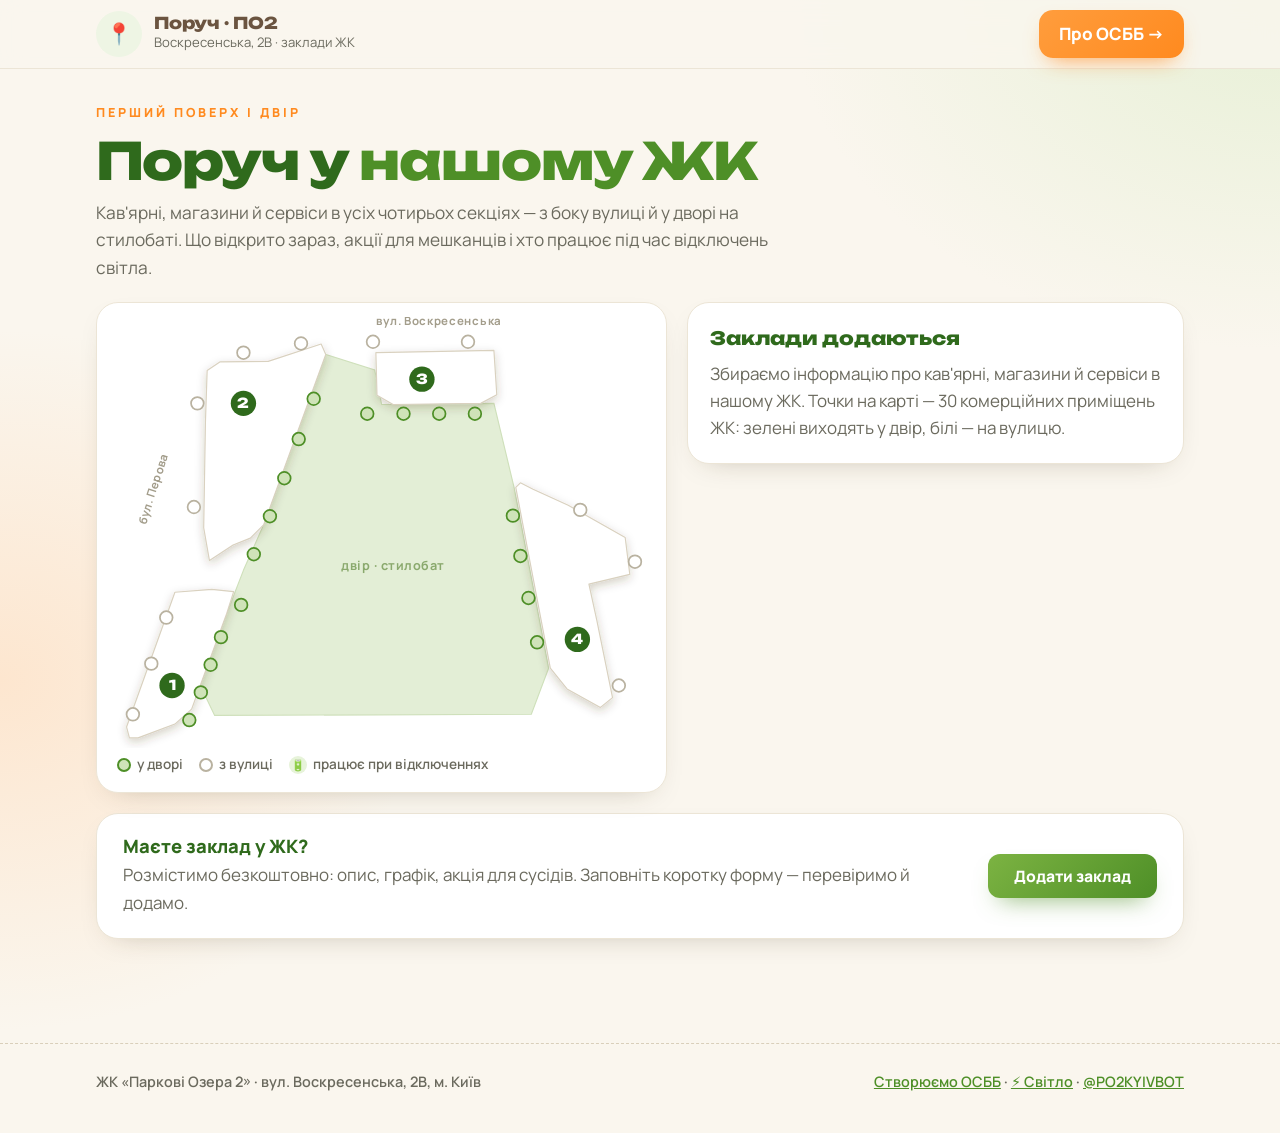
==== poruch/index.html @ f458cbad "«Поруч»: плитка з ініціалами закладу замість емодзі (поки немає логотипа) Co-Authored-By: Claude Opu" ====
<!doctype html>
<html lang="uk">
<head>
  <meta charset="utf-8">
  <meta name="viewport" content="width=device-width, initial-scale=1">
  <title>Поруч — Паркові Озера 2</title>
  <meta name="description" content="Кав'ярні, магазини й сервіси на першому поверсі та у дворі ЖК «Паркові Озера 2»: години роботи, акції для мешканців, хто працює під час відключень світла.">
  <meta property="og:title" content="Поруч у «Паркових Озерах 2»">
  <meta property="og:description" content="Заклади нашого ЖК: що відкрито зараз, акції для мешканців і хто працює під час відключень світла.">
  <meta property="og:url" content="https://po2.kyiv.ua/poruch/">
  <meta property="og:type" content="website">
  <meta property="og:site_name" content="ОСББ «Паркові Озера 2»">
  <meta property="og:locale" content="uk_UA">
  <meta property="og:image" content="https://po2.kyiv.ua/img/og-poruch.png">
  <meta property="og:image:width" content="1200">
  <meta property="og:image:height" content="630">
  <meta property="og:image:alt" content="Карта ЖК «Паркові Озера 2» із закладами: що відкрито, акції, хто працює під час відключень світла">
  <meta name="twitter:card" content="summary_large_image">
  <link rel="canonical" href="https://po2.kyiv.ua/poruch/">
  <meta name="theme-color" content="#3d7a22">
  <link rel="icon" href="data:image/svg+xml,%3Csvg xmlns='http://www.w3.org/2000/svg' viewBox='0 0 32 32'%3E%3Ccircle cx='16' cy='16' r='16' fill='%234e8f27'/%3E%3Cpath d='M16 6a7 7 0 0 0-7 7c0 5 7 13 7 13s7-8 7-13a7 7 0 0 0-7-7zm0 9.5a2.5 2.5 0 1 1 0-5 2.5 2.5 0 0 1 0 5z' fill='%23fff'/%3E%3C/svg%3E">
  <link rel="preconnect" href="https://fonts.googleapis.com">
  <link href="https://fonts.googleapis.com/css2?family=Manrope:wght@400;500;600;700;800&family=Unbounded:wght@700;800&display=swap" rel="stylesheet">
  <link rel="stylesheet" href="../styles.css?v=20261128b">
  <link rel="stylesheet" href="poruch.css?v=20261128g">
</head>
<body>
  <header class="topbar">
    <div class="wrap topbar__in">
      <a class="brand" href="../">
        <span class="brand__logo pr-logo" aria-hidden="true">📍</span>
        <span><b>Поруч · ПО2</b><small>Воскресенська, 2В · заклади ЖК</small></span>
      </a>
      <a class="pill pill--orange" href="../">Про ОСББ →</a>
    </div>
  </header>

  <main class="wrap pr">
    <section class="pr-hero">
      <p class="eyebrow">Перший поверх і двір</p>
      <h1>Поруч у <span class="hl">нашому ЖК</span></h1>
      <p class="pr-lead">Кав'ярні, магазини й сервіси в усіх чотирьох секціях — з боку вулиці й у дворі на стилобаті. Що відкрито зараз, акції для мешканців і хто працює під час відключень світла.</p>
    </section>

    <div class="pr-power" id="power" hidden></div>

    <section class="pr-deals" id="deals" hidden>
      <h2>Для мешканців ПО2</h2>
      <div class="pr-deals__row" id="deals-row"></div>
    </section>

    <div class="pr-chips" id="chips" role="toolbar" aria-label="Фільтри"></div>

    <section class="pr-grid">
      <div class="card pr-map">
        <svg id="map" viewBox="70 0 940 750" role="img" aria-label="Схема ЖК: чотири секції, двір на стилобаті й заклади на першому поверсі"></svg>
        <div class="pr-map__legend"><span><i class="dot dot--yard"></i>у дворі</span><span><i class="dot dot--street"></i>з вулиці</span><span><i class="dot dot--bolt">🔋</i>працює при відключеннях</span></div>
      </div>
      <div class="pr-list" id="list"></div>
    </section>

    <section class="card pr-cta">
      <div>
        <h3>Маєте заклад у ЖК?</h3>
        <p>Розмістимо безкоштовно: опис, графік, акція для сусідів. Заповніть коротку форму — перевіримо й додамо.</p>
      </div>
      <button class="btn btn--green btn--sm" type="button" id="add-open">Додати заклад</button>
    </section>

    <dialog class="pr-dlg" id="add" aria-labelledby="add-title">
      <form id="add-form" novalidate>
        <header class="pr-dlg__head">
          <div><h3 id="add-title">Додати заклад</h3><p>Безкоштовно · з'явиться на сторінці й карті після перевірки</p></div>
          <button type="button" class="pr-dlg__x" id="add-close" aria-label="Закрити">✕</button>
        </header>
        <div class="pr-dlg__body">
          <section class="pr-fs">
            <h4>Про заклад</h4>
            <label class="pr-f">Назва *<input name="name" maxlength="80" required placeholder="напр., Кав'ярня «Ранок»"></label>
            <div class="pr-f2">
              <label class="pr-f">Категорія<select name="cat"><option>Кава</option><option>Їжа</option><option>Продукти</option><option>Краса</option><option>Здоровʼя</option><option>Діти</option><option>Спорт</option><option>Послуги</option><option>Тварини</option><option>Інше</option></select></label>
              <label class="pr-f">Години роботи<input name="hours" maxlength="120" placeholder="Пн-Пт 8:00-21:00; Сб-Нд 9:00-20:00"></label>
            </div>
            <label class="pr-f">Що пропонуєте *<input name="about" maxlength="200" required placeholder="напр., кава, випічка, сніданки"></label>
          </section>

          <section class="pr-fs">
            <h4>Де знайти</h4>
            <label class="pr-f">Приміщення<select name="unit" id="add-unit"></select></label>
            <div class="pr-f2" id="add-where" hidden>
              <label class="pr-f">Секція<select name="sec"><option value="">—</option><option>1</option><option>2</option><option>3</option><option>4</option></select></label>
              <label class="pr-f">Вхід<select name="side"><option value="Вулиця">з вулиці</option><option value="Двір">з двору</option></select></label>
            </div>
          </section>

          <section class="pr-fs">
            <h4>Контакти для клієнтів</h4>
            <div class="pr-f2">
              <label class="pr-f">Телефон<input name="phone" type="tel" inputmode="tel" maxlength="40" placeholder="+380"></label>
              <label class="pr-f">Instagram<input name="ig" maxlength="80" placeholder="@nickname"></label>
            </div>
            <label class="pr-f">Сайт<input name="site" maxlength="120" inputmode="url" placeholder="необов'язково"></label>
          </section>

          <section class="pr-fs">
            <h4>Для мешканців ПО2</h4>
            <label class="pr-toggle"><input type="checkbox" name="noPower"><span class="pr-toggle__ui" aria-hidden="true"></span>
              <span><b>🔋 Працюємо під час відключень світла</b><small>є генератор, EcoFlow чи інше резервне живлення — підкажемо сусідам</small></span></label>
            <div class="pr-f2 pr-f2--deal">
              <label class="pr-f">Акція<input name="deal" maxlength="120" placeholder="напр., −10% для мешканців ПО2"></label>
              <label class="pr-f">Діє до<input name="dealTill" type="date"></label>
            </div>
          </section>

          <section class="pr-fs pr-fs--private">
            <h4>🔒 Для зв'язку з вами <small>не публікується</small></h4>
            <div class="pr-f2">
              <label class="pr-f">Контакт *<input name="contact" maxlength="80" required placeholder="телефон або @telegram"></label>
              <label class="pr-f">Ваше ім'я<input name="who" maxlength="60" autocomplete="name"></label>
            </div>
          </section>
          <input class="pr-hp" name="website" tabindex="-1" autocomplete="off" aria-hidden="true">
        </div>
        <footer class="pr-dlg__foot">
          <p class="pr-dlg__msg" id="add-msg" role="status"></p>
          <button class="btn btn--green" type="submit" id="add-send">Надіслати заявку</button>
        </footer>
      </form>
    </dialog>

    <p class="pr-src" id="src"></p>
  </main>

  <footer class="footer">
    <div class="wrap footer__in">
      <span>ЖК «<span data-bind="complex"></span>» · <span data-bind="address"></span></span>
      <span><a href="../">Створюємо ОСББ</a> · <a href="../svitlo/">⚡ Світло</a> · <a data-href="botUrl" target="_blank" rel="noopener" data-bind="botName"></a></span>
    </div>
  </footer>

  <script src="../data.js?v=20261128a"></script>
  <script src="../power.js?v=20261128b"></script>
  <script src="poruch.js?v=20261128f"></script>
</body>
</html>
---- styles.css ----
:root {
  --bg: #faf6ee;
  --card: #ffffff;
  --text: #22261f;
  --muted: #6b6a5e;
  --line: #ece5d6;
  --green-d: #2f6a1c;
  --green: #4e8f27;
  --green-l: #7cb342;
  --green-bg: #eef5e4;
  --orange: #ff8a1f;
  --orange-l: #ffe3c7;
  --red: #d64545;
  --red-bg: #fdeceb;
  --blue: #2a8fd6;
  --brown: #6b5440;
  --radius: 22px;
  --shadow: 0 10px 30px -18px rgba(60, 50, 20, .35);
  --display: "Unbounded", "Manrope", system-ui, sans-serif;
  /* ніч */
  --n-bg: #1d3a16;
  --n-wall: #2f4d27;
  --n-wall-2: #3a5a31;
  --n-win: #24401e;
  --n-lit: #ffbf4d;
}
* { box-sizing: border-box; }
html { scroll-behavior: smooth; scroll-padding-top: 80px; }
body { margin: 0; color: var(--text); font: 17px/1.6 Manrope, system-ui, sans-serif; -webkit-font-smoothing: antialiased;
  background: radial-gradient(700px 500px at 100% 0%, #e7f0d6 0%, transparent 70%), radial-gradient(600px 500px at 0% 60%, #fde6cf 0%, transparent 70%), var(--bg); }
a { color: var(--green); }
h1, h2, h3 { margin: 0 0 .5em; line-height: 1.15; }
h1, h2 { font-family: var(--display); font-weight: 800; letter-spacing: -.02em; color: var(--green-d); }
h2 { font-size: clamp(1.6rem, 4vw, 2.5rem); }
h3 { font-size: 1.15rem; font-weight: 800; }
.wrap { max-width: 1120px; margin: 0 auto; padding: 0 16px; }
.center { text-align: center; }
.card { background: var(--card); border: 1px solid var(--line); border-radius: var(--radius); box-shadow: var(--shadow); }

.eyebrow { display: inline-block; font-size: .78rem; letter-spacing: .24em; text-transform: uppercase; color: var(--orange); font-weight: 800; margin: 0 0 16px; }
.eyebrow--light { color: var(--n-lit); }
.hero .eyebrow { border: 2.5px solid var(--orange); border-radius: 99px; padding: 8px 22px; }

.btn { display: inline-flex; align-items: center; justify-content: center; gap: 8px; min-height: 56px; padding: 0 28px; border-radius: 16px; text-decoration: none; font: 800 1.05rem Manrope, sans-serif; border: 0; cursor: pointer; color: #fff; transition: transform .15s, box-shadow .2s; }
.btn:hover { transform: translateY(-2px); }
.btn--green { background: linear-gradient(135deg, var(--green-l), var(--green)); box-shadow: 0 12px 24px -12px rgba(78, 143, 39, .7); }
.btn--tg { background: var(--blue); box-shadow: 0 12px 24px -12px rgba(42, 143, 214, .7); }
.btn--outline { background: transparent; color: var(--green-d); border: 2px solid var(--green-l); }
.btn--sm { min-height: 44px; padding: 0 22px; font-size: .98rem; border-radius: 12px; }
.pill { flex: 0 0 auto; white-space: nowrap; display: inline-flex; align-items: center; padding: 10px 20px; border-radius: 14px; font-weight: 800; text-decoration: none; }
.pill--orange { background: linear-gradient(135deg, #ff9d3d, var(--orange)); color: #fff; box-shadow: 0 10px 22px -10px rgba(255, 138, 31, .8); }

/* ---------- Шапка ---------- */
.topbar { position: sticky; top: 0; z-index: 10; background: color-mix(in srgb, var(--bg) 85%, transparent); backdrop-filter: blur(12px); border-bottom: 1px solid var(--line); }
.topbar__in { display: grid; grid-template-columns: minmax(0, 1fr) auto minmax(0, 1fr); align-items: center; height: 68px; gap: 12px; }
.topbar__in .pill { justify-self: end; gap: 6px; }
.topbar__act { justify-self: end; display: flex; align-items: center; gap: 10px; }
.pill--ghost { height: 42px; padding: 0 16px; border: 1.5px solid var(--line); background: var(--card); color: var(--green-d); border-radius: 99px; transition: transform .15s, box-shadow .2s, border-color .2s; }
.pill--ghost:hover { transform: translateY(-1px); box-shadow: var(--shadow); border-color: var(--green-l); }
.pill__short { display: none; }

/* Індикатор світла в шапці (дані з power.json, див. app.js) */
.pwr { justify-self: center; display: inline-flex; align-items: center; gap: 9px; height: 42px; padding: 0 16px 0 13px; border-radius: 99px; text-decoration: none; font-weight: 800; font-size: .95rem; white-space: nowrap; border: 1.5px solid var(--line); background: var(--card); color: var(--muted); transition: transform .15s, box-shadow .2s, background .3s; }
.pwr:hover { transform: translateY(-1px); box-shadow: var(--shadow); }
.pwr__dot { position: relative; flex: 0 0 12px; width: 12px; height: 12px; border-radius: 50%; background: #c9c2b2; }
.pwr__since { font-weight: 600; font-size: .85rem; opacity: .8; }
.pwr__next { font-weight: 700; font-size: .85rem; padding-left: 10px; border-left: 1.5px solid currentColor; border-color: rgba(107, 74, 16, .3); }
.pwr[data-state="off"] .pwr__next { border-color: rgba(223, 233, 211, .3); }
.pwr__since:empty, .pwr__next:empty { display: none; }
.pwr[data-state="on"] { background: linear-gradient(135deg, #fff4d6, #ffe3a3); border-color: #ffd37a; color: #6b4a10; }
.pwr[data-state="on"] .pwr__dot { background: #ffb020; box-shadow: 0 0 0 3px rgba(255, 176, 32, .25), 0 0 12px #ffb020; }
.pwr[data-state="on"] .pwr__dot::after { content: ""; position: absolute; inset: 0; border-radius: 50%; background: #ffb020; animation: pwr-pulse 2s ease-out infinite; }
.pwr[data-state="off"] { background: var(--n-bg); border-color: var(--n-bg); color: #dfe9d3; }
.pwr[data-state="off"] .pwr__dot { background: #24401e; box-shadow: inset 0 0 0 2px #4a6b40; }
@keyframes pwr-pulse { from { transform: scale(1); opacity: .7; } to { transform: scale(2.6); opacity: 0; } }
.brand > span:last-child { min-width: 0; }
.brand { display: flex; align-items: center; gap: 12px; text-decoration: none; color: var(--text); min-width: 0; }
.brand b { display: block; white-space: nowrap; overflow: hidden; text-overflow: ellipsis; font-family: var(--display); font-weight: 800; color: var(--brown); font-size: 1.02rem; line-height: 1.1; }
.brand small { display: block; color: var(--muted); font-size: .82rem; white-space: nowrap; overflow: hidden; text-overflow: ellipsis; }
.brand__logo { position: relative; flex: 0 0 46px; width: 46px; height: 46px; }
.brand__logo svg { width: 100%; height: 100%; display: block; filter: drop-shadow(0 4px 8px rgba(61, 122, 34, .35)); }
.brand__logo i { position: absolute; right: -3px; bottom: -3px; width: 19px; height: 19px; border-radius: 50%; background: var(--orange); color: #fff; font: 800 .7rem/19px Manrope; text-align: center; font-style: normal; border: 2px solid #fff; }

/* ---------- Hero ---------- */
.hero { padding: 64px 0 40px; }
.hero__in { text-align: center; }
.hero h1 { font-size: clamp(2.1rem, 6.4vw, 4.2rem); max-width: 18ch; margin: 0 auto .45em; }
.hero h1 span { display: block; }
mark { background: linear-gradient(transparent 62%, var(--orange-l) 62%, var(--orange-l) 92%, transparent 92%); color: var(--orange); padding: 0 .1em; }
.lead { max-width: 680px; margin: 0 auto 36px; font-weight: 700; color: var(--brown); font-size: 1.12rem; }

.counter { max-width: 780px; margin: 0 auto 28px; padding: 28px 30px 24px; text-align: left; }
.counter__top { display: flex; justify-content: space-between; align-items: flex-end; gap: 16px; flex-wrap: wrap; margin-bottom: 34px; }
.counter__big { display: block; font: 800 clamp(2.8rem, 9vw, 4.4rem)/1 var(--display); color: var(--green-d); font-variant-numeric: tabular-nums; }
.counter__top small { color: var(--muted); font-weight: 700; }
.counter__side { text-align: right; color: var(--muted); font-weight: 600; line-height: 1.35; }
.counter__side b { color: var(--orange); font: 800 1.6rem var(--display); }
.bar { position: relative; height: 16px; border-radius: 99px; background: var(--green-bg); }
.bar__fill { width: 0; height: 100%; border-radius: inherit; background: linear-gradient(90deg, var(--green-l), var(--green)); transition: width 1.4s cubic-bezier(.2, .7, .2, 1); }
.bar__goal { position: absolute; top: -8px; bottom: -8px; width: 3px; border-radius: 2px; background: var(--orange); }
.bar__goal span { position: absolute; top: -24px; left: 50%; transform: translateX(-50%); white-space: nowrap; font-size: .78rem; font-weight: 800; color: var(--orange); }
.counter__meta { display: flex; justify-content: space-between; gap: 12px; flex-wrap: wrap; margin-top: 14px; color: var(--muted); font-size: .92rem; }
.counter__meta b { color: var(--green-d); }
.cta { display: flex; gap: 12px; justify-content: center; flex-wrap: wrap; }

/* ---------- Нічний будинок ---------- */
.night-wrap { padding: 24px 0 8px; }
.night { position: relative; overflow: hidden; border-radius: 32px; color: #f4efe2; padding: 44px 0 0;
  background: radial-gradient(600px 300px at 85% 0%, rgba(255, 191, 77, .18), transparent 70%), radial-gradient(circle at 12% 18%, #fff7 1px, transparent 1.5px), radial-gradient(circle at 38% 10%, #fff6 1px, transparent 1.5px), radial-gradient(circle at 66% 22%, #fff5 1px, transparent 1.5px), radial-gradient(circle at 88% 12%, #fff7 1px, transparent 1.5px), linear-gradient(180deg, #16300f 0%, var(--n-bg) 100%); }
.night__head { text-align: center; padding: 0 20px; }
.night h2 { color: #fff; }
.night__head p { color: #c9d6bd; max-width: 560px; margin: 0 auto; }
.town { position: relative; margin-top: 36px; }
.town__scroll { position: relative; z-index: 1; display: flex; align-items: flex-end; justify-content: safe center; gap: 20px; overflow-x: auto; padding: 0 24px; scroll-snap-type: x mandatory; scrollbar-width: none; }
.town__scroll::-webkit-scrollbar { display: none; }
.bld { margin: 0; flex: 0 0 auto; scroll-snap-align: center; }
.bld figcaption { font-weight: 800; margin-bottom: 10px; }
.bld svg { display: block; max-width: none; height: auto; }
.bld__meta { display: flex; justify-content: space-between; gap: 10px; height: 36px; align-items: center; padding: 0 2px; font-size: .9rem; color: #c9d6bd; position: relative; z-index: 3; }
.bld__meta b { color: var(--n-lit); }
.body { fill: var(--n-wall); }
.cornice, .roofbox { fill: var(--n-wall-2); }
.vent { fill: var(--n-win); }
.plinth { fill: #28431f; }
.door { fill: #142a0e; }
.shop { fill: #1f3818; stroke: #3d5c34; stroke-width: 1; }
.lamp { fill: var(--n-lit); filter: drop-shadow(0 0 4px var(--n-lit)); }
.w { fill: var(--n-win); }
.lit { filter: drop-shadow(0 0 5px rgba(255, 191, 77, .75)); }
.w--on rect { fill: var(--n-lit); }
.w--on path { stroke: #c98a2a; stroke-width: 1.4; }
.w--on { opacity: 0; }
.go .w--on { animation: light .5s ease forwards; }
@keyframes light { 0% { opacity: 0; } 40% { opacity: 1; } 55% { opacity: .5; } 100% { opacity: 1; } }
.forest { position: absolute; left: 0; right: 0; bottom: 36px; height: 130px; overflow: hidden; pointer-events: none; }
.forest svg { position: absolute; bottom: 0; left: 50%; transform: translateX(-50%); width: 1600px; height: 130px; fill: #27501c; opacity: .8; }
.lake { position: absolute; left: 0; right: 0; bottom: 36px; z-index: 2; height: 22px; overflow: hidden; pointer-events: none; background: linear-gradient(180deg, rgba(20, 48, 16, .2), #163411); }
.lake svg { position: absolute; top: -6px; left: 50%; transform: translateX(-50%); width: 1600px; height: 40px; fill: none; stroke: #6fa3c8; stroke-width: 2; opacity: .55; }
.legend { display: flex; gap: 22px; flex-wrap: wrap; justify-content: center; padding: 18px 16px 30px; font-size: .92rem; color: #c9d6bd; background: #143010; }
.lg { display: inline-block; width: 14px; height: 11px; border-radius: 2px; background: var(--n-win); outline: 1px solid #3d5c34; margin-right: 8px; vertical-align: -1px; }
.lg--on { background: var(--n-lit); box-shadow: 0 0 8px var(--n-lit); outline: 0; }

/* ---------- Секції ---------- */
.section { padding: 56px 0; }
.card--pain { padding: 28px 30px; border: 2px solid #f6d6d3; }
.pain__title { color: var(--red); text-transform: uppercase; letter-spacing: .08em; font-size: 1rem; }
.pain { list-style: none; margin: 0; padding: 0; display: grid; grid-template-columns: repeat(2, minmax(0, 1fr)); gap: 12px 32px; }
.pain li { display: flex; gap: 12px; align-items: flex-start; }
.x { flex: 0 0 26px; height: 26px; border-radius: 8px; background: var(--red-bg); color: var(--red); display: grid; place-items: center; font-weight: 800; }

.banner { display: flex; gap: 22px; align-items: center; margin-top: 20px; padding: 28px 32px; border-radius: var(--radius); color: #fff; background: radial-gradient(400px 200px at 100% 0%, rgba(255, 255, 255, .2), transparent), linear-gradient(120deg, var(--green-d), var(--green) 70%, var(--green-l)); box-shadow: 0 20px 40px -24px rgba(47, 106, 28, .9); }
.banner h3 { font-size: 1.4rem; margin-bottom: .3em; }
.banner p { margin: 0; color: #eaf3df; }
.banner b { color: #fff; }
.banner__ico { flex: 0 0 84px; height: 84px; border-radius: 22px; background: rgba(255, 255, 255, .16); display: grid; place-items: center; font-size: 2.4rem; }

.stepcards { display: grid; grid-template-columns: repeat(2, minmax(0, 1fr)); gap: 20px; margin: 44px 0 20px; }
.stepcard { position: relative; text-align: center; background: var(--card); border: 3px solid; border-radius: 28px; padding: 40px 24px 28px; }
.stepcard--green { border-color: var(--green-l); }
.stepcard--blue { border-color: var(--blue); }
.stepcard__tag { position: absolute; top: -17px; left: 50%; transform: translateX(-50%); white-space: nowrap; color: #fff; font-weight: 800; font-size: .76rem; letter-spacing: .2em; text-transform: uppercase; padding: 7px 20px; border-radius: 99px; }
.stepcard--green .stepcard__tag { background: var(--green-d); }
.stepcard--blue .stepcard__tag { background: #1c6fae; }
.stepcard h3 { display: flex; align-items: center; justify-content: center; gap: 12px; font-size: 1.9rem; }
.dah-mark { width: 38px; height: 30px; background: linear-gradient(135deg, #ffd400 0 45%, transparent 45%), linear-gradient(135deg, transparent 40%, #1a73e8 40%); border-radius: 6px 14px 6px 14px; transform: skewX(-12deg); }
.tg-mark { width: 40px; height: 40px; border-radius: 50%; background: var(--blue) url("data:image/svg+xml,%3Csvg xmlns='http://www.w3.org/2000/svg' viewBox='0 0 24 24'%3E%3Cpath fill='%23fff' d='M5 11.5l12.5-5c.6-.2 1.1.2.9 1l-2.1 10c-.2.7-.6.8-1.2.5l-3.2-2.4-1.6 1.5c-.2.2-.3.3-.7.3l.2-3.3 6-5.4c.3-.2-.1-.4-.4-.2l-7.4 4.7-3.2-1c-.7-.2-.7-.7.2-1z'/%3E%3C/svg%3E") center/60% no-repeat; }
.qr { display: inline-block; padding: 12px; background: #fff; border-radius: 16px; border: 1px solid var(--line); }
.qr img { display: block; width: 180px; height: 180px; }
.stepcard p { font-weight: 700; color: var(--brown); margin: 16px 0 18px; }
.accent-green { color: var(--green); }
.accent-blue { color: var(--blue); }
.dashed { text-align: center; border: 3px dashed var(--green-l); border-radius: var(--radius); padding: 26px 24px; background: rgba(255, 255, 255, .6); }
.dashed h3 { color: var(--green); font-size: 1.35rem; }
.dashed p { font-weight: 700; max-width: 760px; margin: 0 auto 16px; }

.why { display: grid; grid-template-columns: repeat(3, minmax(0, 1fr)); gap: 16px; margin-top: 28px; }
.why__item { padding: 26px; }
.why__item p { margin: 0; color: var(--muted); }
.ico { width: 60px; height: 60px; margin-bottom: 16px; border-radius: 18px; background: var(--green-bg); display: grid; place-items: center; }
.ico svg { width: 34px; height: 34px; fill: none; stroke: var(--green); stroke-width: 2.4; stroke-linecap: round; stroke-linejoin: round; }


.steps { list-style: none; padding: 0; margin: 28px 0 0; }
.step { display: grid; grid-template-columns: 52px 1fr; gap: 18px; position: relative; padding-bottom: 26px; }
.step:not(:last-child)::before { content: ""; position: absolute; left: 25px; top: 52px; bottom: 0; width: 3px; border-radius: 2px; background: var(--line); }
.step.done::before { background: var(--green-l); }
.step__n { width: 52px; height: 52px; border-radius: 50%; display: grid; place-items: center; font: 800 1.1rem var(--display); background: var(--card); border: 3px solid var(--line); color: var(--muted); }
.step.done .step__n { background: var(--green-l); border-color: var(--green-l); color: #fff; }
.step.now .step__n { border-color: var(--orange); color: var(--orange); box-shadow: 0 0 0 6px var(--orange-l); }
.step h3 { margin-top: 12px; }
.step p { margin: 0; color: var(--muted); max-width: 640px; }
.badge { font-style: normal; font-size: .72rem; background: var(--orange); color: #fff; padding: 3px 10px; border-radius: 99px; vertical-align: 3px; margin-left: 6px; }

.faq-wrap { padding: 6px 28px; }
.faq { border-bottom: 1px solid var(--line); padding: 18px 0; }
.faq:last-child { border-bottom: 0; }
.faq summary { cursor: pointer; font-weight: 800; font-size: 1.05rem; list-style: none; display: flex; justify-content: space-between; gap: 16px; }
.faq summary::-webkit-details-marker { display: none; }
.faq summary::after { content: "+"; flex: 0 0 30px; height: 30px; border-radius: 10px; background: var(--green-bg); color: var(--green); display: grid; place-items: center; font-size: 1.3rem; line-height: 1; transition: transform .2s; }
.faq[open] summary::after { content: "−"; }
.faq p { margin: 12px 0 0; color: var(--muted); max-width: 780px; }

.chip { flex: 0 0 46px; height: 46px; border-radius: 14px; background: var(--green-bg); display: grid; place-items: center; font-size: 1.3rem; }

/* ---------- Звіт КК ---------- */
.hl { color: var(--green); }
.lead-left { max-width: 760px; color: var(--brown); font-weight: 600; font-size: 1.08rem; margin: 0 0 28px; }
.cost { display: grid; grid-template-columns: repeat(2, minmax(0, 1fr)); overflow: hidden; }
.cost > div { padding: 28px 32px; }
.cost__pay { background: #fff0e2; }
.cost__real { background: var(--green-bg); }
.cost__label { display: block; font-weight: 800; letter-spacing: .06em; text-transform: uppercase; font-size: .9rem; }
.cost__pay .cost__label { color: #d0661a; }
.cost__real .cost__label { color: var(--green); }
.cost b { display: block; font: 800 clamp(3.2rem, 9vw, 5.2rem)/1.05 var(--display); margin: 10px 0 4px; }
.cost__pay b { color: var(--orange); }
.cost__real b { color: var(--green); }
.cost small { font-weight: 700; color: var(--muted); font-size: 1rem; }
.facts { display: grid; grid-template-columns: repeat(2, minmax(0, 1fr)); gap: 16px; margin-top: 16px; }
.fact { padding: 24px 28px; }
.fact b { display: block; font: 800 clamp(2.4rem, 6vw, 3.2rem)/1 var(--display); color: var(--orange); margin-bottom: 12px; }
.fact p { margin: 0; }
.footnote { color: var(--muted); font-size: .85rem; margin: 14px 0 0; }
.guide { display: grid; grid-template-columns: minmax(0, 340px) minmax(0, 360px); justify-content: center; align-items: center; gap: 28px; margin: 28px auto 36px; }
.guide video { display: block; width: 100%; height: auto; aspect-ratio: 9 / 16; border-radius: 24px; background: #1d2a17; box-shadow: 0 24px 48px -28px rgba(29, 58, 22, .7); }
.guide figcaption { color: var(--muted); font-size: 1.02rem; }
.guide figcaption b { display: block; font: 800 1.35rem/1.25 var(--display); color: var(--green-d); margin-bottom: 8px; }
@media (max-width: 760px) { .guide { grid-template-columns: minmax(0, 340px); text-align: center; gap: 16px; } .guide figcaption { order: -1; } }
.calc { margin-top: 16px; padding: 26px 32px; }
.calc__in { display: flex; flex-wrap: wrap; align-items: center; justify-content: space-between; gap: 10px; font-weight: 800; color: var(--green-d); font-size: 1.05rem; }
.calc__field { display: inline-flex; align-items: center; gap: 8px; font-weight: 700; color: var(--muted); }
.calc__field input { width: 110px; padding: 10px 12px; border: 2px solid var(--green-l); border-radius: 12px; font: 800 1.3rem var(--display); color: var(--green-d); text-align: right; background: #fff; }
#calc-range { width: 100%; margin: 18px 0 6px; accent-color: var(--green); }
.calc__out { display: grid; grid-template-columns: repeat(3, minmax(0, 1fr)); gap: 12px; margin-top: 12px; }
.calc__out > div { border-radius: 16px; padding: 16px 18px; background: var(--green-bg); }
.calc__out > div:first-child { background: #fff0e2; }
.calc__out span { display: block; font-weight: 800; font-size: .82rem; letter-spacing: .05em; text-transform: uppercase; color: var(--muted); }
.calc__out b { display: block; font: 800 clamp(1.6rem, 4vw, 2.2rem)/1.15 var(--display); color: var(--green); margin: 6px 0 2px; font-variant-numeric: tabular-nums; }
.calc__out > div:first-child b { color: var(--orange); }
.calc__out small { color: var(--muted); font-weight: 700; }
.calc__diff { background: linear-gradient(120deg, var(--green-d), var(--green)) !important; }
.calc__diff span, .calc__diff small, .calc__diff b { color: #fff !important; }
.share { display: flex; flex-wrap: wrap; align-items: center; gap: 10px; margin-top: 18px; }
.dashed .share { justify-content: center; }
.share__label { width: 100%; font-weight: 800; color: var(--green-d); }
.share__tg { background: #2aabee; }
.share__vb { background: #7360f2; }
@media (max-width: 420px) { .share .btn { flex: 1 1 calc(50% - 10px); padding: 0 12px; } .share .btn--outline { flex-basis: 100%; } }
.calc__note { margin: 14px 0 0; font-size: .9rem; color: var(--muted); }
@media (max-width: 640px) { .calc { padding: 22px 20px; } .calc__out { grid-template-columns: minmax(0, 1fr); } }
.report__sub { font-family: var(--display); font-size: clamp(1.3rem, 3vw, 1.7rem); color: var(--green-d); margin: 52px 0 18px; }
.findings { display: grid; gap: 12px; }
.finding { background: var(--card); border: 1px solid var(--line); border-radius: var(--radius); box-shadow: var(--shadow); overflow: hidden; }
.finding summary { display: flex; gap: 18px; align-items: center; padding: 20px 26px; cursor: pointer; list-style: none; }
.finding summary::-webkit-details-marker { display: none; }
.finding summary::after { content: "+"; margin-left: auto; flex: 0 0 34px; height: 34px; border-radius: 10px; background: var(--green-bg); color: var(--green); display: grid; place-items: center; font-size: 1.4rem; transition: transform .2s; }
.finding[open] summary::after { content: "−"; }
.finding summary b { display: block; font-size: 1.1rem; line-height: 1.3; }
.finding summary em { display: block; font-style: normal; color: var(--orange); font-weight: 700; font-size: .92rem; margin-top: 4px; }
.finding__n { flex: 0 0 44px; height: 44px; border-radius: 14px; background: var(--orange); color: #fff; display: grid; place-items: center; font: 800 1.15rem var(--display); }
.finding__body { padding: 0 26px 24px 88px; }
.finding__body p { margin: 0 0 12px; }
.finding__body p:last-child { margin-bottom: 0; }
.rtable { width: 100%; border-collapse: collapse; margin: 4px 0 16px; background: #faf6ee; border-radius: 14px; overflow: hidden; }
.rtable td { padding: 12px 16px; border-bottom: 1px solid var(--line); }
.rtable td:last-child { text-align: right; font-weight: 800; white-space: nowrap; }
.rtable__total td { border-bottom: 0; background: #fff0e2; color: #c2570f; font-weight: 800; }
.rlist { margin: 0 0 12px; padding-left: 1.2em; }
.rlist li { margin-bottom: 8px; }
.rlist--x { list-style: none; padding: 0; }
.rlist--x li::before { content: "×"; color: var(--red); font-weight: 800; margin-right: 10px; }
.theses { display: grid; grid-template-columns: repeat(4, minmax(0, 1fr)); gap: 16px; }
.thesis { padding: 24px 22px; }
.thesis b { display: block; font: 800 clamp(1.6rem, 3vw, 2rem)/1.1 var(--display); color: var(--orange); }
.thesis h4 { margin: 8px 0 10px; font-size: 1.02rem; line-height: 1.3; }
.thesis p { margin: 0; color: var(--muted); font-size: .95rem; }
.sources { color: var(--muted); font-size: .82rem; margin: 22px 0 0; max-width: 900px; }
.docnote, .honest { display: flex; gap: 16px; align-items: flex-start; padding: 22px 26px; margin-bottom: 20px; }
.docnote p, .honest p { margin: 0; }
.honest { margin: 20px 0 0; border-left: 6px solid var(--orange); }

.team { display: grid; grid-template-columns: repeat(3, minmax(0, 1fr)); gap: 16px; }
.team__sec { padding: 24px 26px; }
.team__sec h3 { color: var(--orange); font-family: var(--display); font-size: 1.15rem; }
.team__bot { background: linear-gradient(135deg, #eaf5fd, #fff); border-color: #cfe6f7; }
.team__bot h3 { color: var(--blue); }
.team__bot p { color: var(--muted); margin: 0 0 16px; }
.person { margin-bottom: 14px; }
.person span { display: block; font-size: 1.08rem; font-weight: 700; }
.person a { text-decoration: none; font-weight: 700; color: var(--blue); }

.footer { border-top: 1px dashed #d9cfba; margin-top: 40px; padding: 26px 0 40px; color: var(--muted); font-size: .9rem; font-weight: 600; }
.footer__in { display: flex; justify-content: space-between; gap: 12px; flex-wrap: wrap; }

@media (max-width: 1060px) {
  .pwr__since { display: none; }
}
@media (max-width: 900px) {
  .why, .facts, .team { grid-template-columns: minmax(0, 1fr); }
  .theses { grid-template-columns: repeat(2, minmax(0, 1fr)); }
  .cost { grid-template-columns: minmax(0, 1fr); }
  .finding summary { padding: 18px 16px; gap: 14px; }
  .finding__body { padding: 0 16px 20px; }
  .pain { grid-template-columns: minmax(0, 1fr); }
  .stepcards { grid-template-columns: minmax(0, 1fr); gap: 36px; }
  .banner { flex-direction: column; align-items: flex-start; padding: 24px; }
  .banner__ico { flex-basis: 64px; width: 64px; height: 64px; font-size: 1.8rem; }
  .cta .btn { width: 100%; }
  .card--pain { padding: 22px 20px; }
  .counter { padding: 24px 20px 20px; }
  .counter__side { text-align: left; }
  .night { border-radius: 24px; }
  .section { padding: 44px 0; }
}
@media (max-width: 900px) {
  .topbar .pill__long { display: none; }
  .topbar .pill__short { display: inline; }
  .pill--ghost { width: 42px; padding: 0; justify-content: center; }
  .pill--ghost .pill__txt { display: none; }
}
@media (max-width: 560px) {
  .theses { grid-template-columns: minmax(0, 1fr); }
  .finding__body { padding: 0 16px 20px; }
  .cost > div, .fact { padding: 22px 20px; }
  .hero .eyebrow { letter-spacing: .12em; padding: 8px 16px; font-size: .7rem; }
  .brand small { display: none; }
  .pill--orange { padding: 9px 14px; font-size: .9rem; }
  .topbar__in { display: flex; justify-content: space-between; gap: 8px; }
  .pill__long { display: none; }
  .pill__short { display: inline; }
  .pwr { height: 38px; padding: 0 11px 0 10px; gap: 7px; font-size: .85rem; }
  .pwr__next { padding-left: 7px; font-size: .78rem; }
  .topbar__act { gap: 6px; }
  .pill--ghost { width: 38px; height: 38px; }
  .brand { flex: 0 0 auto; }
}
@media (max-width: 420px) {
  .brand b { display: none; }
  .pwr__next { font-size: 0; padding-left: 7px; }
  .pwr__next::after { content: attr(data-short); font-size: .78rem; }
  .pwr { padding: 0 10px 0 9px; gap: 6px; font-size: .82rem; }
  .pwr__dot { flex-basis: 10px; width: 10px; height: 10px; }
  .topbar .pill--orange { padding: 9px 12px; font-size: .86rem; }
  .topbar__act { gap: 5px; }
  .topbar .brand > span:last-child { display: none; }
  .pill--ghost { width: 34px; height: 34px; font-size: .85rem; }
  .topbar .pill__ico { display: none; }
}
@media (max-width: 380px) {
  .pwr__next { display: none; }
}
@media (prefers-reduced-motion: reduce) {
  .pwr__dot::after { animation: none !important; }
  .w--on, .go .w--on { opacity: 1; animation: none; }
  .bar__fill { transition: none; }
}
---- poruch/poruch.css ----
/* Сторінка «Поруч». Базові токени й шапка — з ../styles.css */
.topbar__in { display: flex; justify-content: space-between; }
@media (max-width: 400px) { .brand b { display: block; } }
.pr-logo { display: grid; place-items: center; border-radius: 50%; background: var(--green-bg); font-size: 1.3rem; }
.pr { padding-top: 28px; padding-bottom: 44px; display: grid; gap: 20px; }

.pr-hero h1 { margin: 0 0 10px; font-size: clamp(2rem, 6vw, 3.2rem); line-height: 1.05; }
.pr-hero .eyebrow { margin-bottom: 12px; }
.pr-lead { margin: 0; max-width: 680px; color: var(--muted); font-size: 1.08rem; }

.pr-power { border-radius: 16px; padding: 14px 18px; background: #1d3a16; color: #e6f0d9; line-height: 1.5; }
.pr-power b { color: #fff; }
.pr-power .pr-chip { margin-left: 6px; }

.pr-deals h2 { font-size: 1.3rem; margin: 0 0 12px; }
.pr-deals__row { display: flex; gap: 12px; overflow-x: auto; padding-bottom: 6px; scroll-snap-type: x mandatory; }
.pr-deal { flex: 0 0 min(280px, 80%); scroll-snap-align: start; text-align: left; border: 0; cursor: pointer; border-radius: 18px; padding: 16px 18px; color: #fff;
  background: linear-gradient(135deg, #ff9d3d, var(--orange)); box-shadow: 0 14px 26px -16px rgba(255, 138, 31, .9); font: inherit; display: grid; gap: 4px; }
.pr-deal span { font-size: 1.6rem; }
.pr-deal b { font-size: 1.05rem; line-height: 1.3; }
.pr-deal small { opacity: .9; font-weight: 600; }

.pr-chips { display: flex; gap: 8px; overflow-x: auto; padding-bottom: 4px; }
.pr-chips:empty { display: none; }
.pr-chip { flex: 0 0 auto; border: 1.5px solid var(--line); background: #fff; color: var(--text, #22261f); border-radius: 99px; padding: 9px 16px; font: 700 .92rem Manrope, sans-serif; cursor: pointer; white-space: nowrap; }
.pr-chip.on { background: var(--green-d); border-color: var(--green-d); color: #fff; }

.pr-grid { display: grid; grid-template-columns: minmax(0, 1.15fr) minmax(0, 1fr); gap: 20px; align-items: start; }
.pr-map { position: sticky; top: 86px; padding: 14px; overflow: hidden; }
.pr-map svg { display: block; width: 100%; height: auto; }
.pr-map__legend { display: flex; flex-wrap: wrap; gap: 6px 16px; padding: 6px 6px 2px; font-size: .85rem; color: var(--muted); font-weight: 600; }
.pr-map__legend span { display: inline-flex; align-items: center; gap: 6px; }
.dot { display: inline-grid; place-items: center; width: 14px; height: 14px; border-radius: 50%; font-style: normal; font-size: .62rem; }
.dot--yard { background: #cfe3b8; border: 2px solid var(--green); }
.dot--street { background: #fff; border: 2px solid #b9b2a0; }
.dot--bolt { background: #e7f3da; width: 18px; height: 18px; font-size: .7rem; }

/* SVG карти */
.yard { fill: #e3eed6; stroke: #cfe0bb; stroke-width: 2; }
.yard__t { font: 700 22px Manrope, sans-serif; fill: #8aa96d; text-anchor: middle; letter-spacing: .04em; }
.bld { fill: #fff; stroke: #d9d1bf; stroke-width: 2; stroke-linejoin: round; }
.badge circle { fill: var(--green-d); }
.badge text { fill: #fff; font: 800 24px Unbounded, Manrope, sans-serif; text-anchor: middle; }
.street { font: 700 20px Manrope, sans-serif; fill: #a39d8b; text-anchor: middle; letter-spacing: .06em; }
.unit circle { stroke-width: 3; }
.unit--yard circle { fill: #cfe3b8; stroke: var(--green); }
.unit--street circle { fill: #fff; stroke: #b9b2a0; }
.pin { cursor: pointer; transition: opacity .2s; }
.pin.dim { opacity: .25; }
.pin__c { fill: #fff; stroke: #b9b2a0; stroke-width: 3; filter: drop-shadow(0 4px 6px rgba(60, 50, 20, .3)); transition: r .15s; }
.pin__c.open { stroke: var(--green); }
.pin__c.closed { stroke: #c9c2b0; }
.pin__t { font-size: 26px; text-anchor: middle; pointer-events: none; }
.pin__b { font-size: 20px; text-anchor: middle; pointer-events: none; }
.pin:hover .pin__c, .pin:focus .pin__c, .pin.sel .pin__c { r: 33; stroke: var(--orange); stroke-width: 4; }
.pin:focus { outline: none; }

/* Картки */
.pr-list { display: grid; gap: 14px; }
.pr-card { display: grid; grid-template-columns: 104px minmax(0, 1fr); gap: 16px; padding: 14px; background: var(--card, #fff); border: 1px solid var(--line); border-radius: 20px; box-shadow: var(--shadow); transition: box-shadow .2s, border-color .2s; scroll-margin: 100px; }
.pr-card.hide { display: none; }
.pr-card.sel { border-color: var(--orange); box-shadow: 0 0 0 3px rgba(255, 138, 31, .25), var(--shadow); }
.pr-card__pic { position: relative; aspect-ratio: 1; border-radius: 14px; overflow: hidden; display: grid; place-items: center;
  background: radial-gradient(120% 120% at 20% 10%, color-mix(in srgb, var(--tile, #2f6a1c) 70%, #fff), var(--tile, #2f6a1c) 70%); }
.pr-mono { font: 800 2rem/1 var(--display); color: #fff; letter-spacing: .02em; text-shadow: 0 2px 10px rgba(0, 0, 0, .18); }
.pr-cat { position: absolute; left: 6px; bottom: 6px; width: 28px; height: 28px; border-radius: 50%; display: grid; place-items: center; font-style: normal; font-size: .9rem; background: rgba(255, 255, 255, .92); }
.pr-card__pic img { position: absolute; inset: 0; width: 100%; height: 100%; object-fit: cover; background: #fff; }
.pr-card__pic img ~ .pr-cat, .pr-card__pic:has(img) .pr-cat { display: none; }
.pr-bolt { position: absolute; right: 6px; top: 6px; width: 30px; height: 30px; border-radius: 50%; display: grid; place-items: center; background: #fff; font-size: .95rem; box-shadow: 0 3px 8px rgba(60, 50, 20, .25); }
.pr-card h3 { margin: 2px 0 2px; font-size: 1.1rem; line-height: 1.25; color: var(--green-d); }
.pr-card__meta { margin: 0; color: var(--muted); font-size: .86rem; font-weight: 600; }
.pr-st { margin: 8px 0 0; display: inline-flex; align-items: center; gap: 7px; font-weight: 800; font-size: .88rem; }
.pr-st i { width: 9px; height: 9px; border-radius: 50%; }
.pr-st.on { color: var(--green); } .pr-st.on i { background: var(--green); box-shadow: 0 0 0 4px rgba(78, 143, 39, .18); }
.pr-st.off { color: #9a8f78; } .pr-st.off i { background: #c9c2b0; }
.pr-card__about { margin: 8px 0 0; font-size: .95rem; }
.pr-card__deal { margin: 10px 0 0; padding: 8px 12px; border-radius: 12px; background: #fff0e2; color: #b4520f; font-weight: 800; font-size: .92rem; }
.pr-card__deal small { font-weight: 600; opacity: .85; }
.pr-card__hours { margin-top: 8px; font-size: .88rem; color: var(--muted); }
.pr-card__hours summary { cursor: pointer; font-weight: 700; }
.pr-card__act { display: flex; flex-wrap: wrap; gap: 8px; margin-top: 12px; }
.pr-a { display: inline-flex; align-items: center; min-height: 36px; padding: 0 12px; border-radius: 10px; border: 1.5px solid var(--line); background: #fff; color: var(--green-d); font: 700 .86rem Manrope, sans-serif; text-decoration: none; cursor: pointer; }
.pr-a:hover { border-color: var(--green-l); }
.pr-empty { padding: 22px; }
.pr-empty b { font: 800 1.15rem var(--display); color: var(--green-d); }
.pr-empty p { margin: 8px 0 0; color: var(--muted); }
.pr-none { color: var(--muted); }

.pr-cta { display: flex; justify-content: space-between; align-items: center; gap: 18px; padding: 22px 26px; }
.pr-cta h3 { margin: 0 0 4px; color: var(--green-d); }
.pr-cta p { margin: 0; color: var(--muted); }
.pr-src { margin: 0; color: var(--muted); font-size: .86rem; }

@media (max-width: 860px) {
  .pr-grid { grid-template-columns: minmax(0, 1fr); }
  .pr-map { position: static; padding: 8px; }
}
@media (max-width: 560px) {
  .pr-card { grid-template-columns: 72px minmax(0, 1fr); gap: 12px; }
  .pr-mono { font-size: 1.45rem; }
  .pr-cta { flex-direction: column; align-items: flex-start; }
}

/* Форма «Додати заклад»: шапка й кнопка на місці, середина гортається */
.pr-dlg { width: min(640px, calc(100vw - 24px)); max-height: min(860px, calc(100dvh - 24px)); border: 0; border-radius: 26px; padding: 0; overflow: clip;
  background: var(--bg, #faf6ee); color: var(--text, #22261f); box-shadow: 0 40px 90px -24px rgba(30, 40, 20, .55); }
.pr-dlg[open] { display: flex; flex-direction: column; height: min(860px, calc(100dvh - 24px)); animation: pr-in .22s cubic-bezier(.2, .8, .2, 1); }
@keyframes pr-in { from { opacity: 0; transform: translateY(14px) scale(.98); } }
.pr-dlg::backdrop { background: rgba(20, 30, 15, .5); backdrop-filter: blur(4px); }
.pr-dlg form { display: flex; flex-direction: column; flex: 1; min-height: 0; }
.pr-dlg__head { flex: 0 0 auto; display: flex; justify-content: space-between; align-items: flex-start; gap: 16px; padding: 22px 24px 16px; border-bottom: 1px solid var(--line); background: #fff; }
.pr-dlg__head h3 { margin: 0; font: 800 1.4rem/1.15 var(--display); color: var(--green-d); }
.pr-dlg__head p { margin: 6px 0 0; color: var(--muted); font-size: .9rem; }
.pr-dlg__x { flex: 0 0 40px; height: 40px; border: 0; border-radius: 50%; background: var(--bg, #faf6ee); font-size: 1rem; cursor: pointer; color: var(--muted); }
.pr-dlg__x:hover { background: var(--green-bg); color: var(--green-d); }
.pr-dlg__body { flex: 1; min-height: 0; overflow-y: auto; overscroll-behavior: contain; padding: 6px 24px 18px; }
.pr-dlg__foot { flex: 0 0 auto; display: grid; gap: 8px; padding: 14px 24px 20px; border-top: 1px solid var(--line); background: #fff; }

.pr-fs { display: grid; gap: 12px; padding: 16px 0; border-bottom: 1px dashed var(--line); }
.pr-fs:last-of-type { border-bottom: 0; }
.pr-fs h4 { margin: 0; font: 800 .78rem Manrope, sans-serif; letter-spacing: .12em; text-transform: uppercase; color: var(--orange); }
.pr-fs h4 small { margin-left: 6px; letter-spacing: 0; text-transform: none; font-weight: 700; color: var(--muted); font-size: .8rem; }
.pr-fs--private { margin-top: 6px; padding: 16px; border: 1.5px solid var(--line); border-radius: 18px; background: #fff; }

.pr-f { display: grid; gap: 6px; font-size: .85rem; font-weight: 700; color: var(--green-d); }
.pr-f input, .pr-f select { width: 100%; height: 48px; padding: 0 14px; border: 1.5px solid #e4dccb; border-radius: 14px; background: #fff;
  font: 500 1rem Manrope, sans-serif; color: var(--text, #22261f); transition: border-color .15s, box-shadow .15s; }
.pr-f select { appearance: none; -webkit-appearance: none; padding-right: 38px; cursor: pointer;
  background: #fff url("data:image/svg+xml,%3Csvg xmlns='http://www.w3.org/2000/svg' width='12' height='8' viewBox='0 0 12 8'%3E%3Cpath d='M1 1.5l5 5 5-5' stroke='%234e8f27' stroke-width='2' fill='none' stroke-linecap='round'/%3E%3C/svg%3E") no-repeat right 14px center; }
.pr-f input::placeholder { color: #b8b09c; font-weight: 500; }
.pr-f input[type="date"] { padding-right: 10px; }
.pr-f input:hover, .pr-f select:hover { border-color: #d3c9b3; }
.pr-f input:focus, .pr-f select:focus { outline: none; border-color: var(--green-l); box-shadow: 0 0 0 4px rgba(124, 179, 66, .18); }
.pr-f2 { display: grid; grid-template-columns: 1fr 1fr; gap: 12px; }
.pr-f2--deal { grid-template-columns: 1.6fr 1fr; }
.pr-f2[hidden] { display: none; }

/* перемикач «Працюємо під час відключень» */
.pr-toggle { display: flex; align-items: center; gap: 14px; padding: 14px 16px; border: 1.5px solid #e4dccb; border-radius: 16px; background: #fff; cursor: pointer; transition: border-color .15s, background .15s; }
.pr-toggle input { position: absolute; opacity: 0; pointer-events: none; }
.pr-toggle__ui { flex: 0 0 46px; height: 28px; border-radius: 99px; background: #e4dccb; position: relative; transition: background .2s; }
.pr-toggle__ui::after { content: ""; position: absolute; top: 3px; left: 3px; width: 22px; height: 22px; border-radius: 50%; background: #fff; box-shadow: 0 2px 4px rgba(0, 0, 0, .2); transition: transform .2s; }
.pr-toggle b { display: block; font-size: .95rem; color: var(--green-d); }
.pr-toggle small { display: block; color: var(--muted); font-size: .82rem; margin-top: 2px; }
.pr-toggle:has(input:checked) { border-color: var(--n-lit); background: #fff8e6; }
.pr-toggle input:checked + .pr-toggle__ui { background: var(--n-lit); }
.pr-toggle input:checked + .pr-toggle__ui::after { transform: translateX(18px); }
.pr-toggle input:focus-visible + .pr-toggle__ui { box-shadow: 0 0 0 4px rgba(124, 179, 66, .3); }

.pr-hp { position: absolute; top: 0; left: 0; width: 1px; height: 1px; opacity: 0; pointer-events: none; }
.pr-dlg__msg { margin: 0; font-weight: 700; font-size: .92rem; color: var(--muted); }
.pr-dlg__msg:empty { display: none; }
.pr-dlg__msg.ok { color: var(--green); }
.pr-dlg__msg.err { color: var(--red); }
.pr-dlg__foot .btn { width: 100%; }
.pr-dlg .btn:disabled { opacity: .55; cursor: not-allowed; }

/* кнопка в блоці «Маєте заклад у ЖК?» — в один рядок, акуратний фокус */
.pr-cta .btn { flex: 0 0 auto; white-space: nowrap; padding: 0 26px; }
.pr-cta .btn:focus { outline: none; }
.pr-cta .btn:focus-visible { outline: 3px solid var(--green-l); outline-offset: 3px; }

@media (max-width: 560px) {
  .pr-dlg { width: 100vw; max-width: 100vw; max-height: calc(100dvh - 12px); margin: auto 0 0; border-radius: 24px 24px 0 0; }
  .pr-dlg[open] { height: calc(100dvh - 12px); }
  @keyframes pr-in { from { transform: translateY(40px); opacity: 0; } }
  .pr-f2, .pr-f2--deal { grid-template-columns: 1fr; }
  .pr-dlg__head, .pr-dlg__body, .pr-dlg__foot { padding-left: 18px; padding-right: 18px; }
  .pr-cta .btn { width: 100%; }
}
.pr-power-ok { display: inline-flex; align-items: center; gap: 6px; margin: 8px 8px 0 0; padding: 4px 10px; border-radius: 99px; background: #e7f3da; color: var(--green-d); font-weight: 800; font-size: .82rem; }
.pr-power-ok + .pr-st { margin-left: 0; }
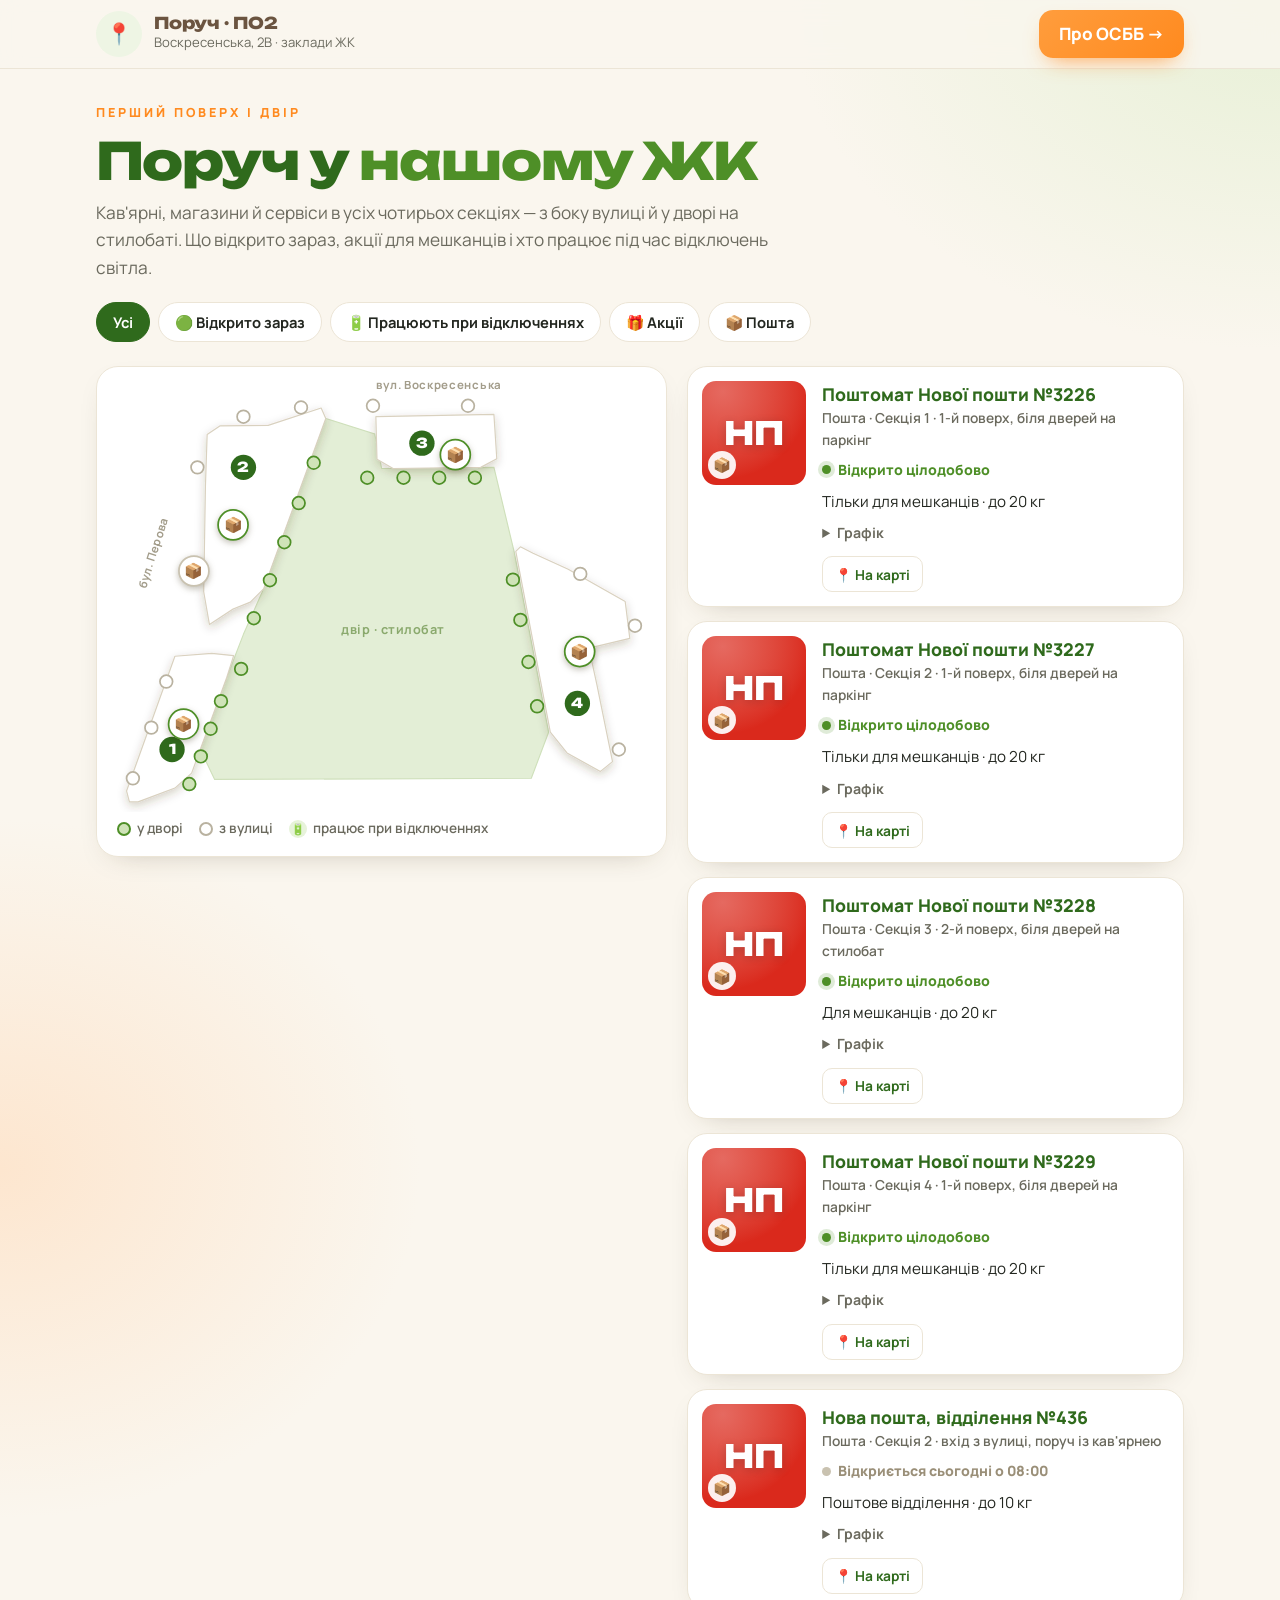
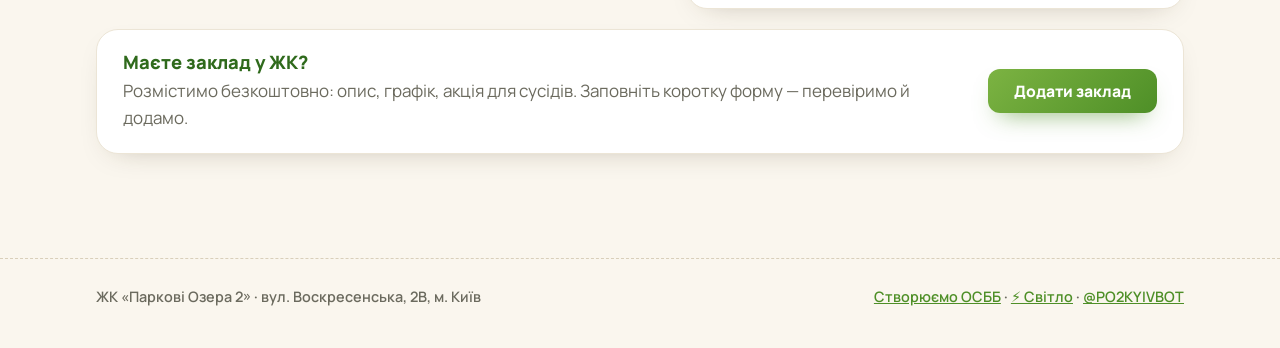
==== commit 53f451c7: "«Поруч»: поштомати Нової пошти в кожній секції й відділення №436 Co-Authored-By: Claude Opus 5.5 <no" ====
--- a/poruch/index.html
+++ b/poruch/index.html
@@ -140,6 +140,6 @@
 
   <script src="../data.js?v=20261128a"></script>
   <script src="../power.js?v=20261128b"></script>
-  <script src="poruch.js?v=20261128f"></script>
+  <script src="poruch.js?v=20261128h"></script>
 </body>
 </html>
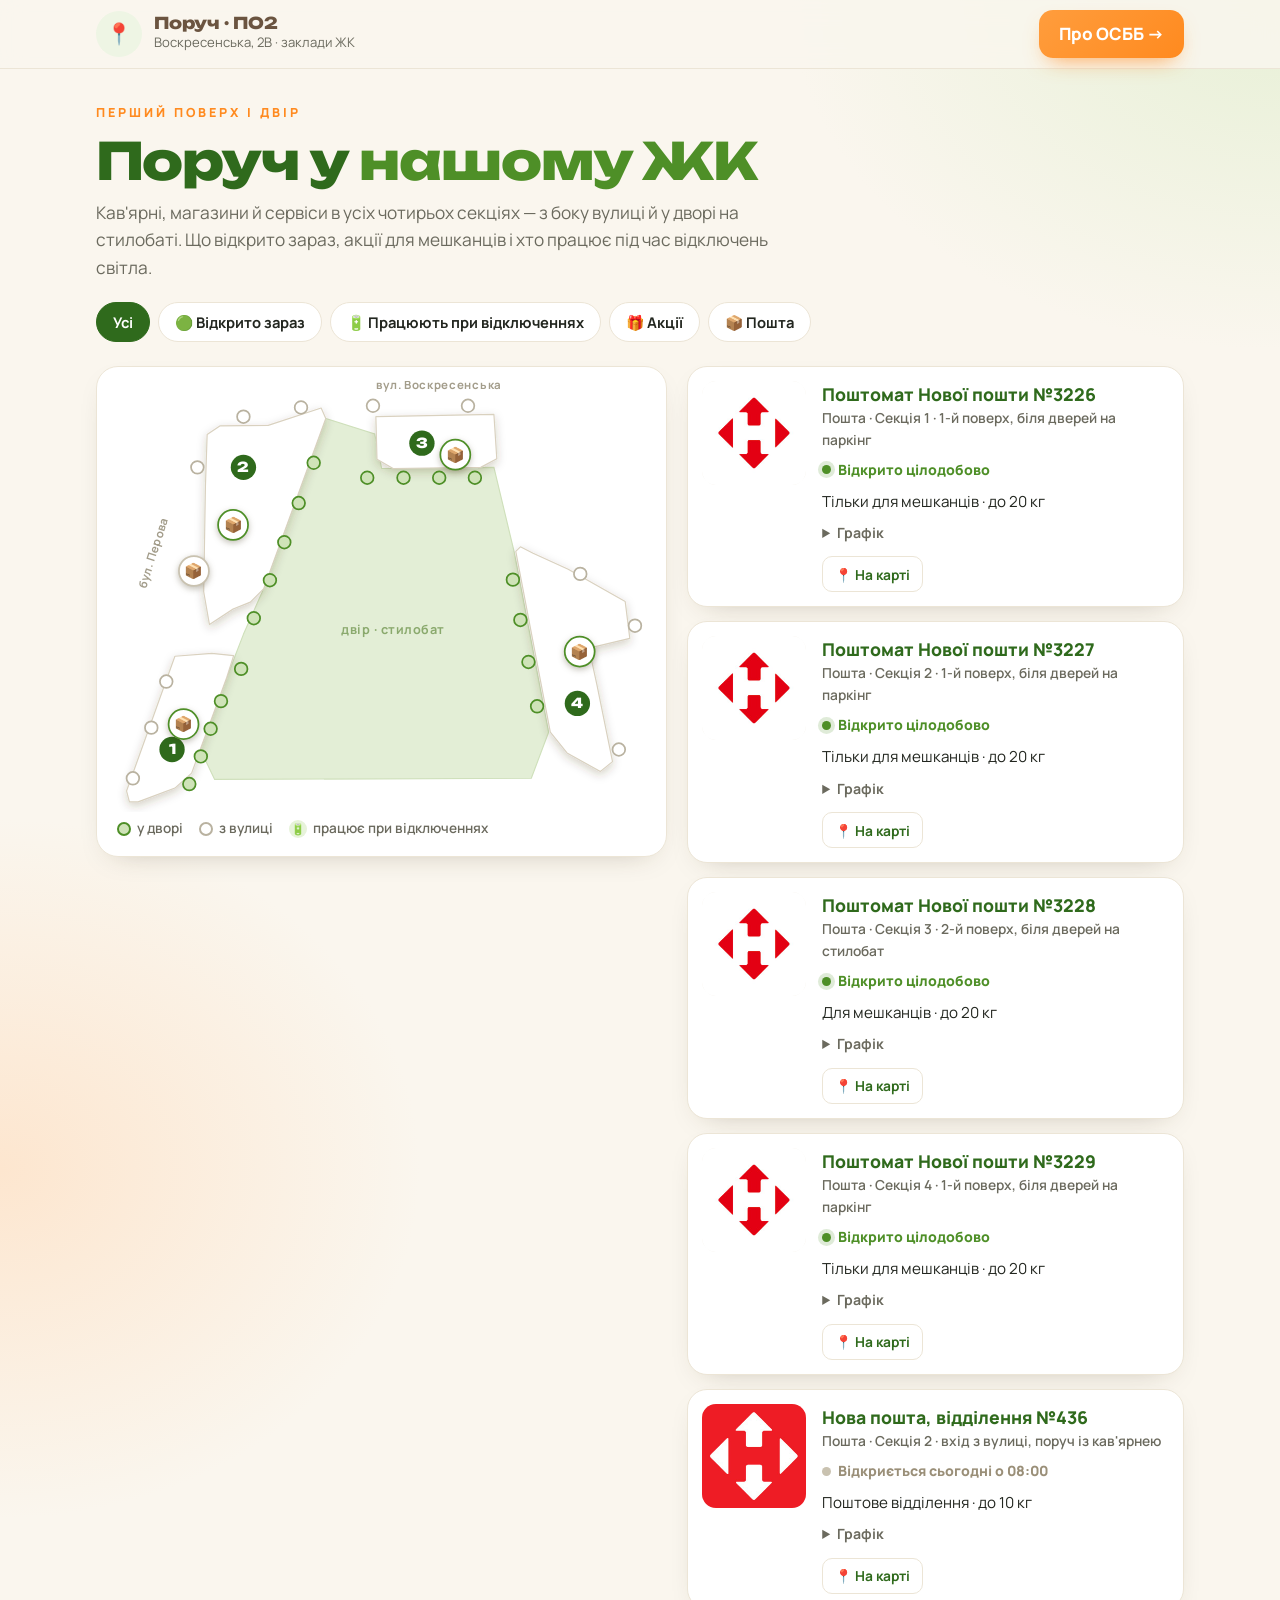
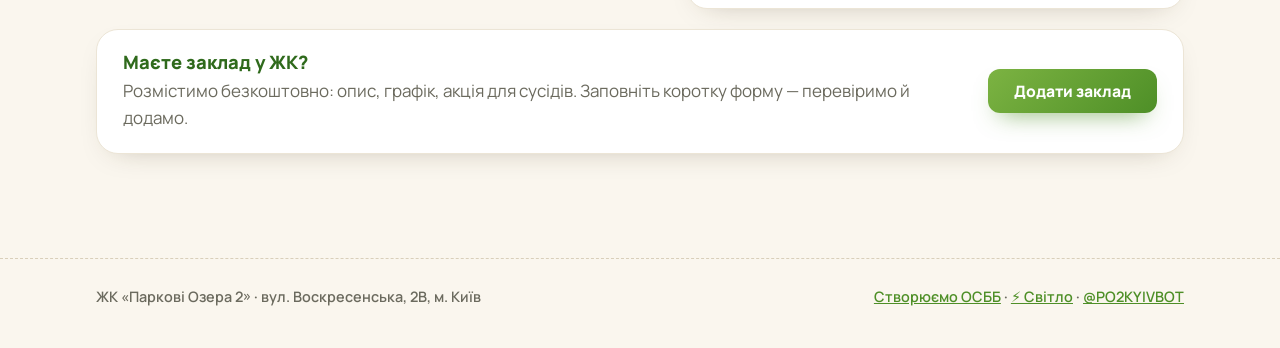
==== commit 20045806: "«Поруч»: логотипи Нової пошти (червоний — відділення, білий — поштомати) Co-Authored-By: Claude Opus" ====
--- a/poruch/index.html
+++ b/poruch/index.html
@@ -22,7 +22,7 @@
   <link rel="preconnect" href="https://fonts.googleapis.com">
   <link href="https://fonts.googleapis.com/css2?family=Manrope:wght@400;500;600;700;800&family=Unbounded:wght@700;800&display=swap" rel="stylesheet">
   <link rel="stylesheet" href="../styles.css?v=20261128b">
-  <link rel="stylesheet" href="poruch.css?v=20261128g">
+  <link rel="stylesheet" href="poruch.css?v=20261128h">
 </head>
 <body>
   <header class="topbar">
@@ -140,6 +140,6 @@
 
   <script src="../data.js?v=20261128a"></script>
   <script src="../power.js?v=20261128b"></script>
-  <script src="poruch.js?v=20261128h"></script>
+  <script src="poruch.js?v=20261128i"></script>
 </body>
 </html>
--- a/poruch/poruch.css
+++ b/poruch/poruch.css
@@ -66,6 +66,7 @@
 .pr-cat { position: absolute; left: 6px; bottom: 6px; width: 28px; height: 28px; border-radius: 50%; display: grid; place-items: center; font-style: normal; font-size: .9rem; background: rgba(255, 255, 255, .92); }
 .pr-card__pic img { position: absolute; inset: 0; width: 100%; height: 100%; object-fit: cover; background: #fff; }
 .pr-card__pic img ~ .pr-cat, .pr-card__pic:has(img) .pr-cat { display: none; }
+.pr-card__pic:has(img) { background: #fff; outline: 1px solid var(--line); outline-offset: -1px; }
 .pr-bolt { position: absolute; right: 6px; top: 6px; width: 30px; height: 30px; border-radius: 50%; display: grid; place-items: center; background: #fff; font-size: .95rem; box-shadow: 0 3px 8px rgba(60, 50, 20, .25); }
 .pr-card h3 { margin: 2px 0 2px; font-size: 1.1rem; line-height: 1.25; color: var(--green-d); }
 .pr-card__meta { margin: 0; color: var(--muted); font-size: .86rem; font-weight: 600; }
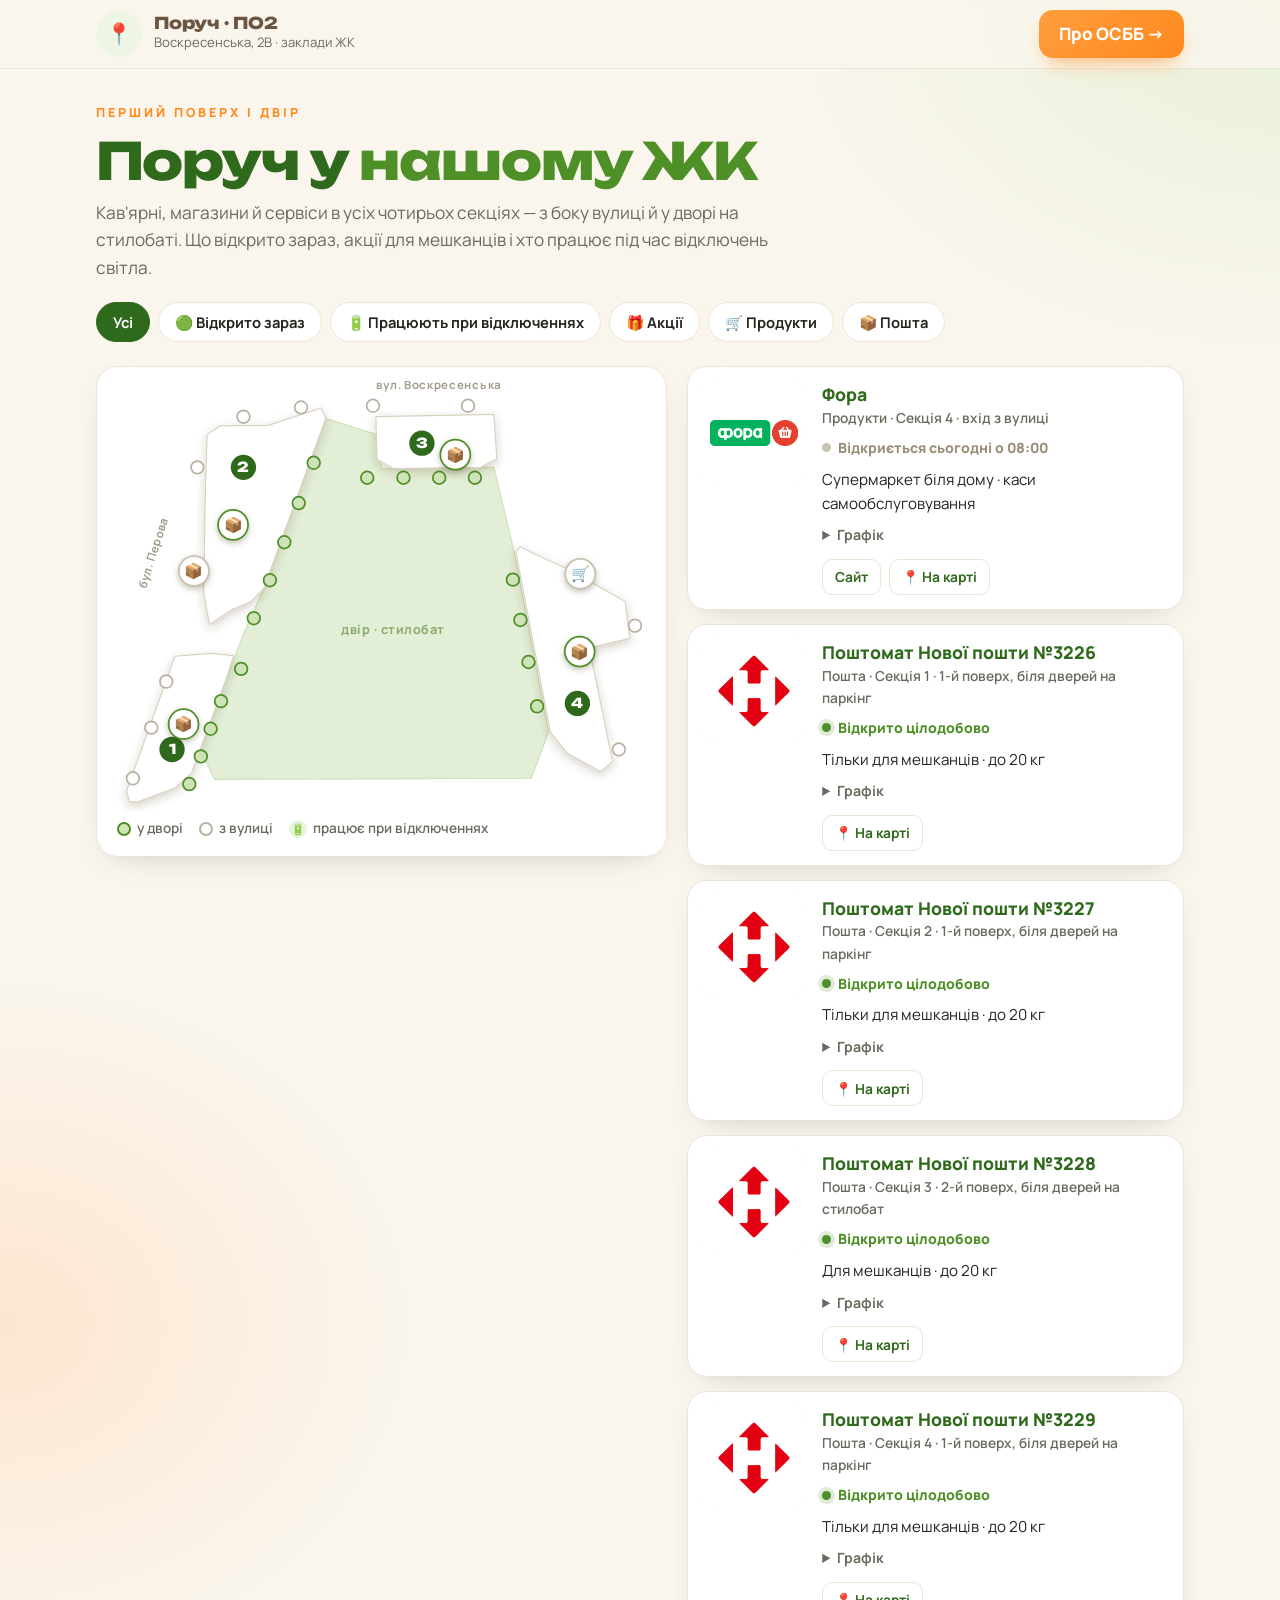
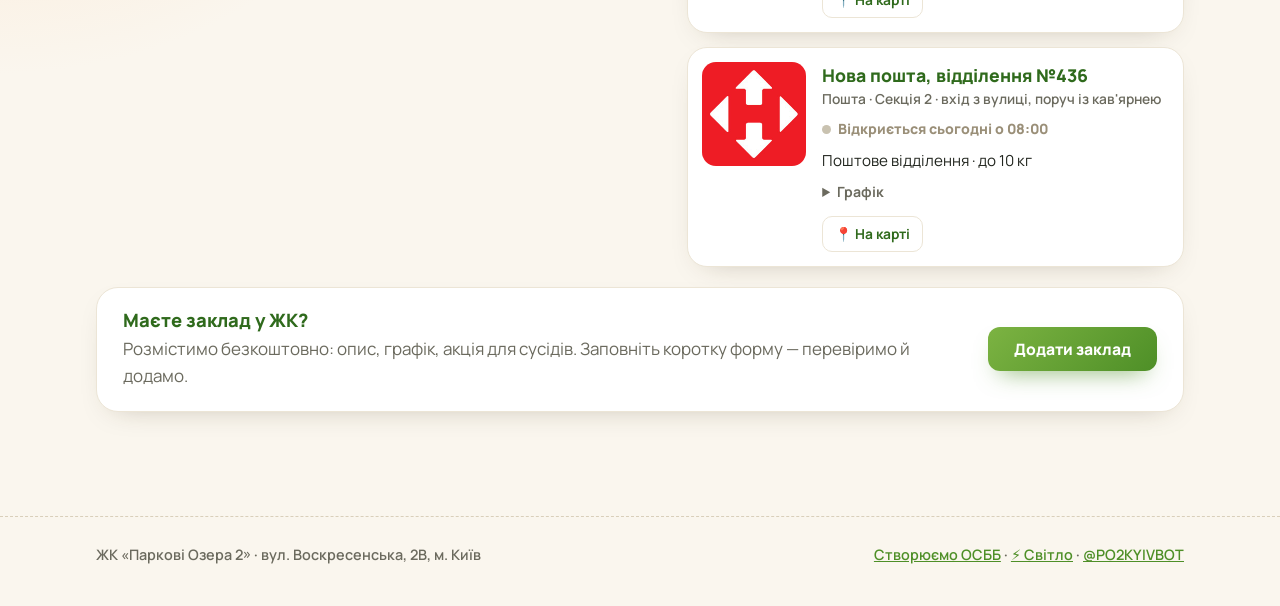
==== commit d2c8d859: "«Поруч»: супермаркет «Фора» (С4, 1-й поверх з вулиці) Co-Authored-By: Claude Opus 5.5 <noreply@anthr" ====
--- a/poruch/index.html
+++ b/poruch/index.html
@@ -140,6 +140,6 @@
 
   <script src="../data.js?v=20261128a"></script>
   <script src="../power.js?v=20261128b"></script>
-  <script src="poruch.js?v=20261128i"></script>
+  <script src="poruch.js?v=20261128j"></script>
 </body>
 </html>
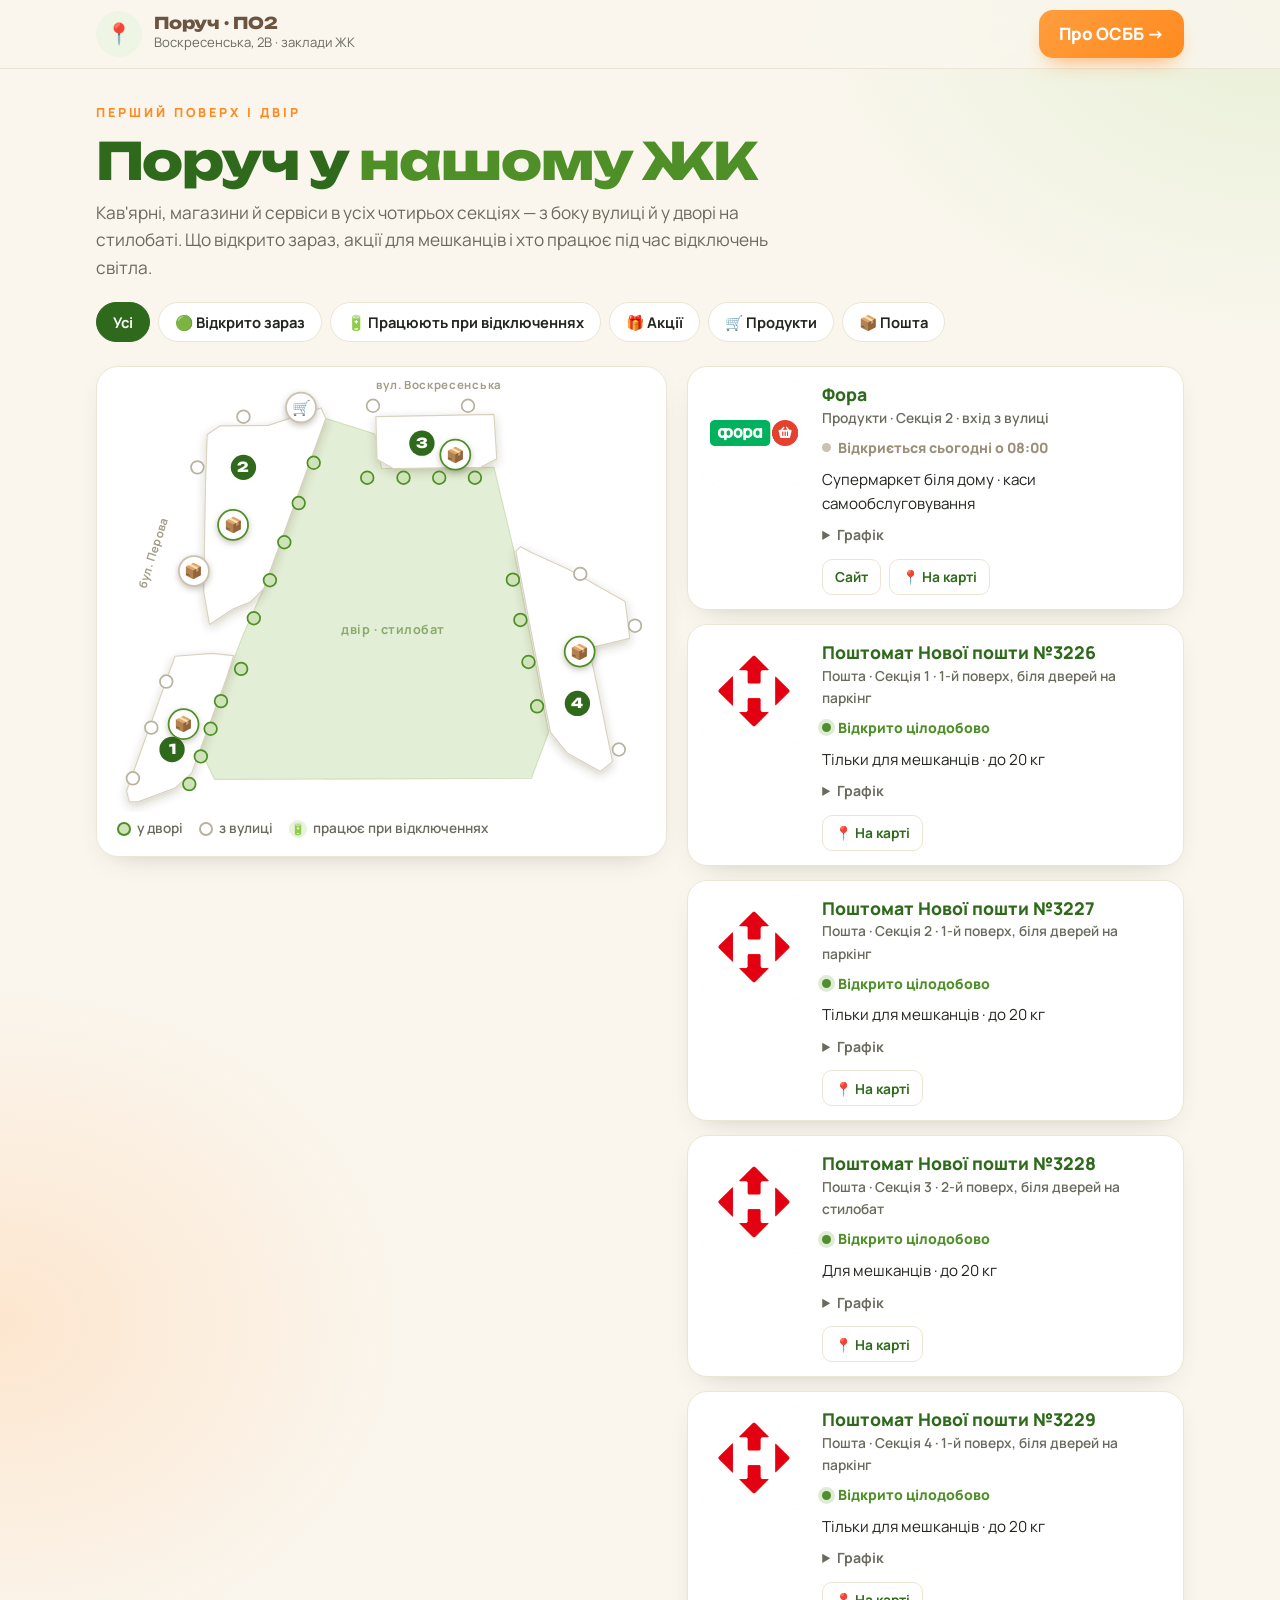
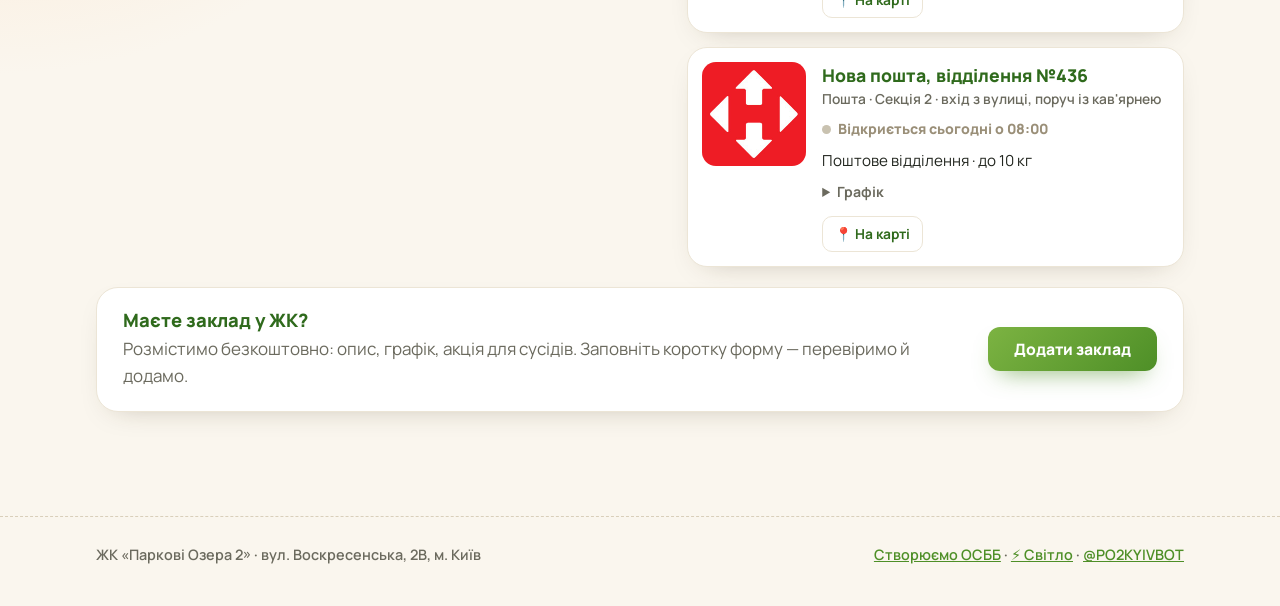
==== commit 917c1cee: "«Поруч»: «Фора» — у секції 2 (приміщення 2-3) Co-Authored-By: Claude Opus 5.5 <noreply@anthropic.com" ====
--- a/poruch/index.html
+++ b/poruch/index.html
@@ -140,6 +140,6 @@
 
   <script src="../data.js?v=20261128a"></script>
   <script src="../power.js?v=20261128b"></script>
-  <script src="poruch.js?v=20261128j"></script>
+  <script src="poruch.js?v=20261128k"></script>
 </body>
 </html>
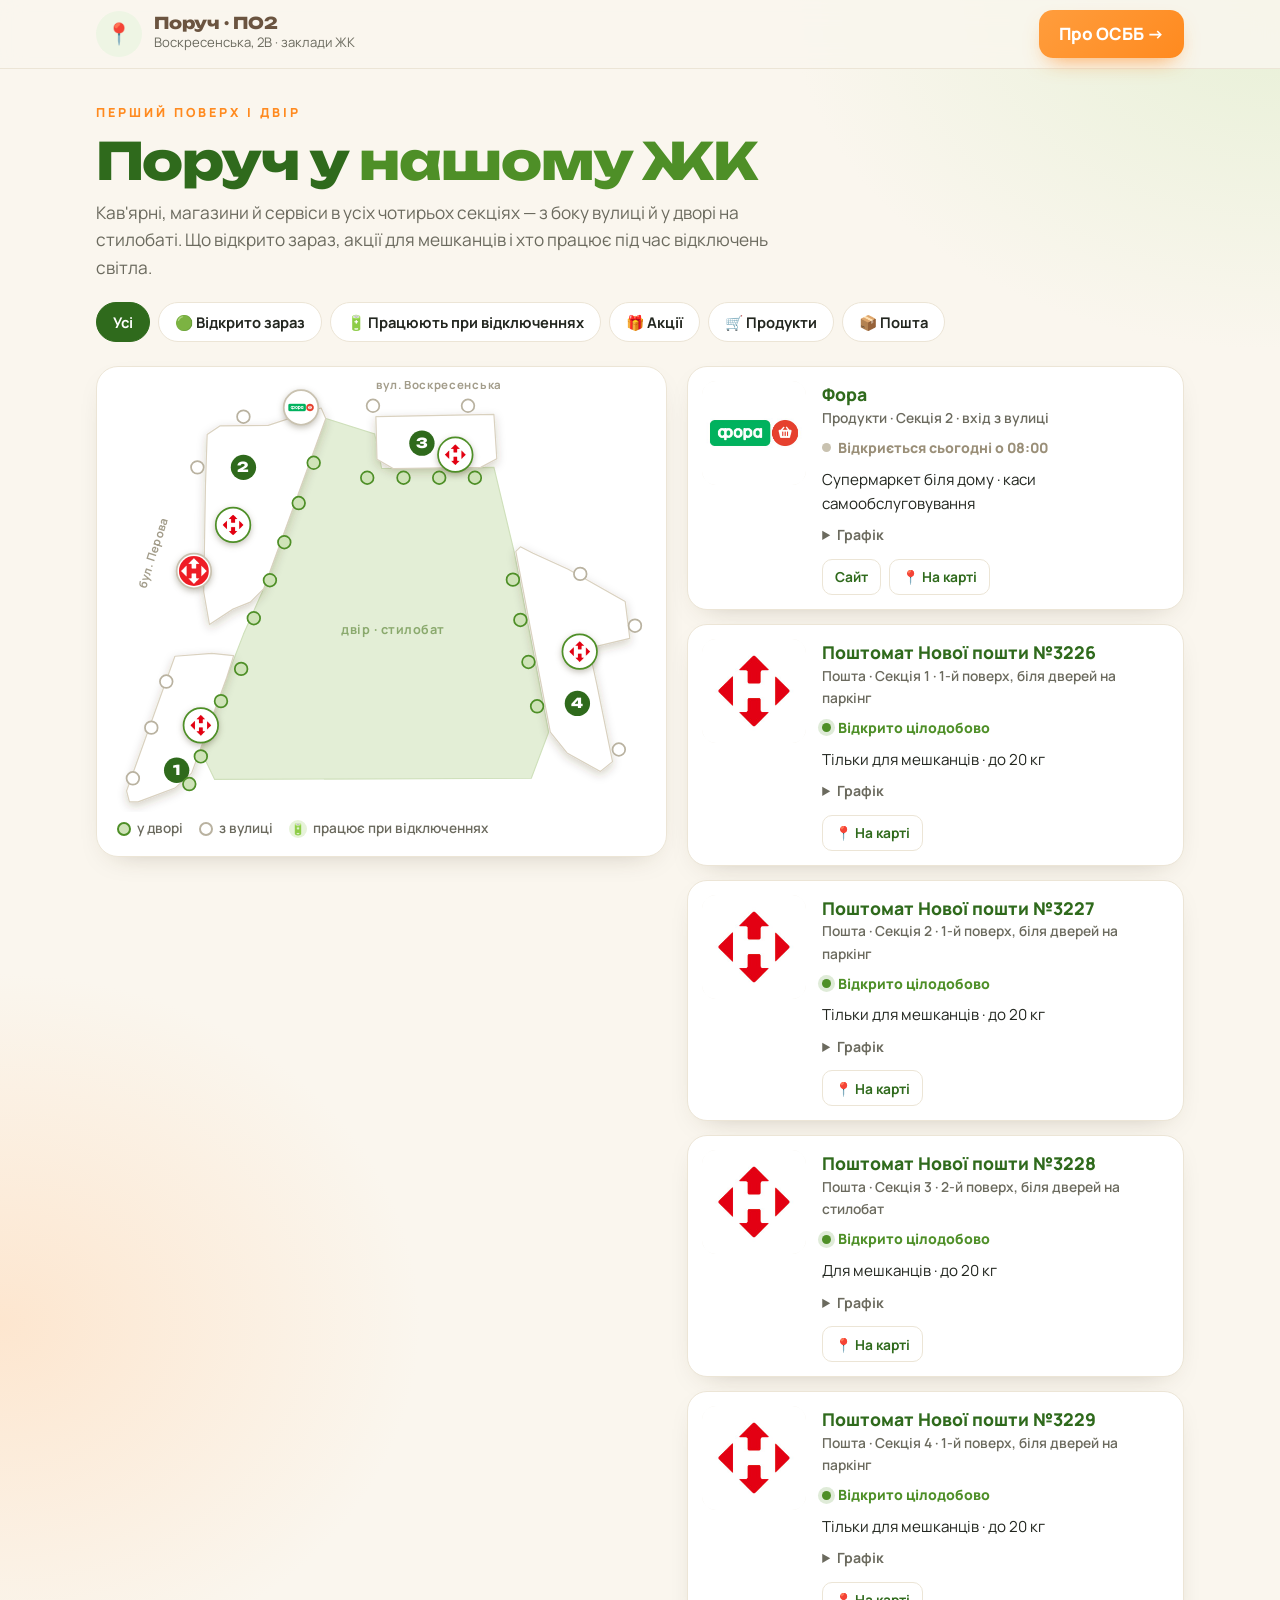
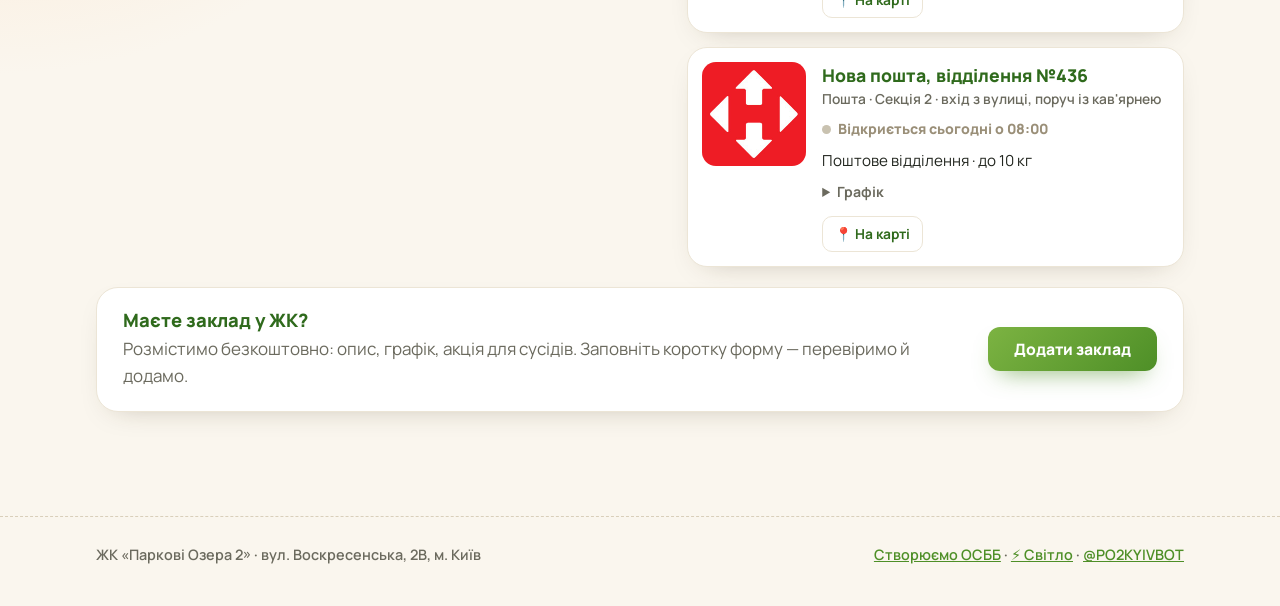
==== commit 58af4584: "«Поруч»: логотипи закладів на точках карти Co-Authored-By: Claude Opus 5.5 <noreply@anthropic.com> C" ====
--- a/poruch/index.html
+++ b/poruch/index.html
@@ -22,7 +22,7 @@
   <link rel="preconnect" href="https://fonts.googleapis.com">
   <link href="https://fonts.googleapis.com/css2?family=Manrope:wght@400;500;600;700;800&family=Unbounded:wght@700;800&display=swap" rel="stylesheet">
   <link rel="stylesheet" href="../styles.css?v=20261128b">
-  <link rel="stylesheet" href="poruch.css?v=20261128h">
+  <link rel="stylesheet" href="poruch.css?v=20261128i">
 </head>
 <body>
   <header class="topbar">
@@ -140,6 +140,6 @@
 
   <script src="../data.js?v=20261128a"></script>
   <script src="../power.js?v=20261128b"></script>
-  <script src="poruch.js?v=20261128k"></script>
+  <script src="poruch.js?v=20261128l"></script>
 </body>
 </html>
--- a/poruch/poruch.css
+++ b/poruch/poruch.css
@@ -52,7 +52,8 @@
 .pin__c.closed { stroke: #c9c2b0; }
 .pin__t { font-size: 26px; text-anchor: middle; pointer-events: none; }
 .pin__b { font-size: 20px; text-anchor: middle; pointer-events: none; }
-.pin:hover .pin__c, .pin:focus .pin__c, .pin.sel .pin__c { r: 33; stroke: var(--orange); stroke-width: 4; }
+.pin:hover .pin__c, .pin:focus .pin__c, .pin.sel .pin__c { stroke: var(--orange); stroke-width: 5; }
+.pin image { pointer-events: none; }
 .pin:focus { outline: none; }
 
 /* Картки */
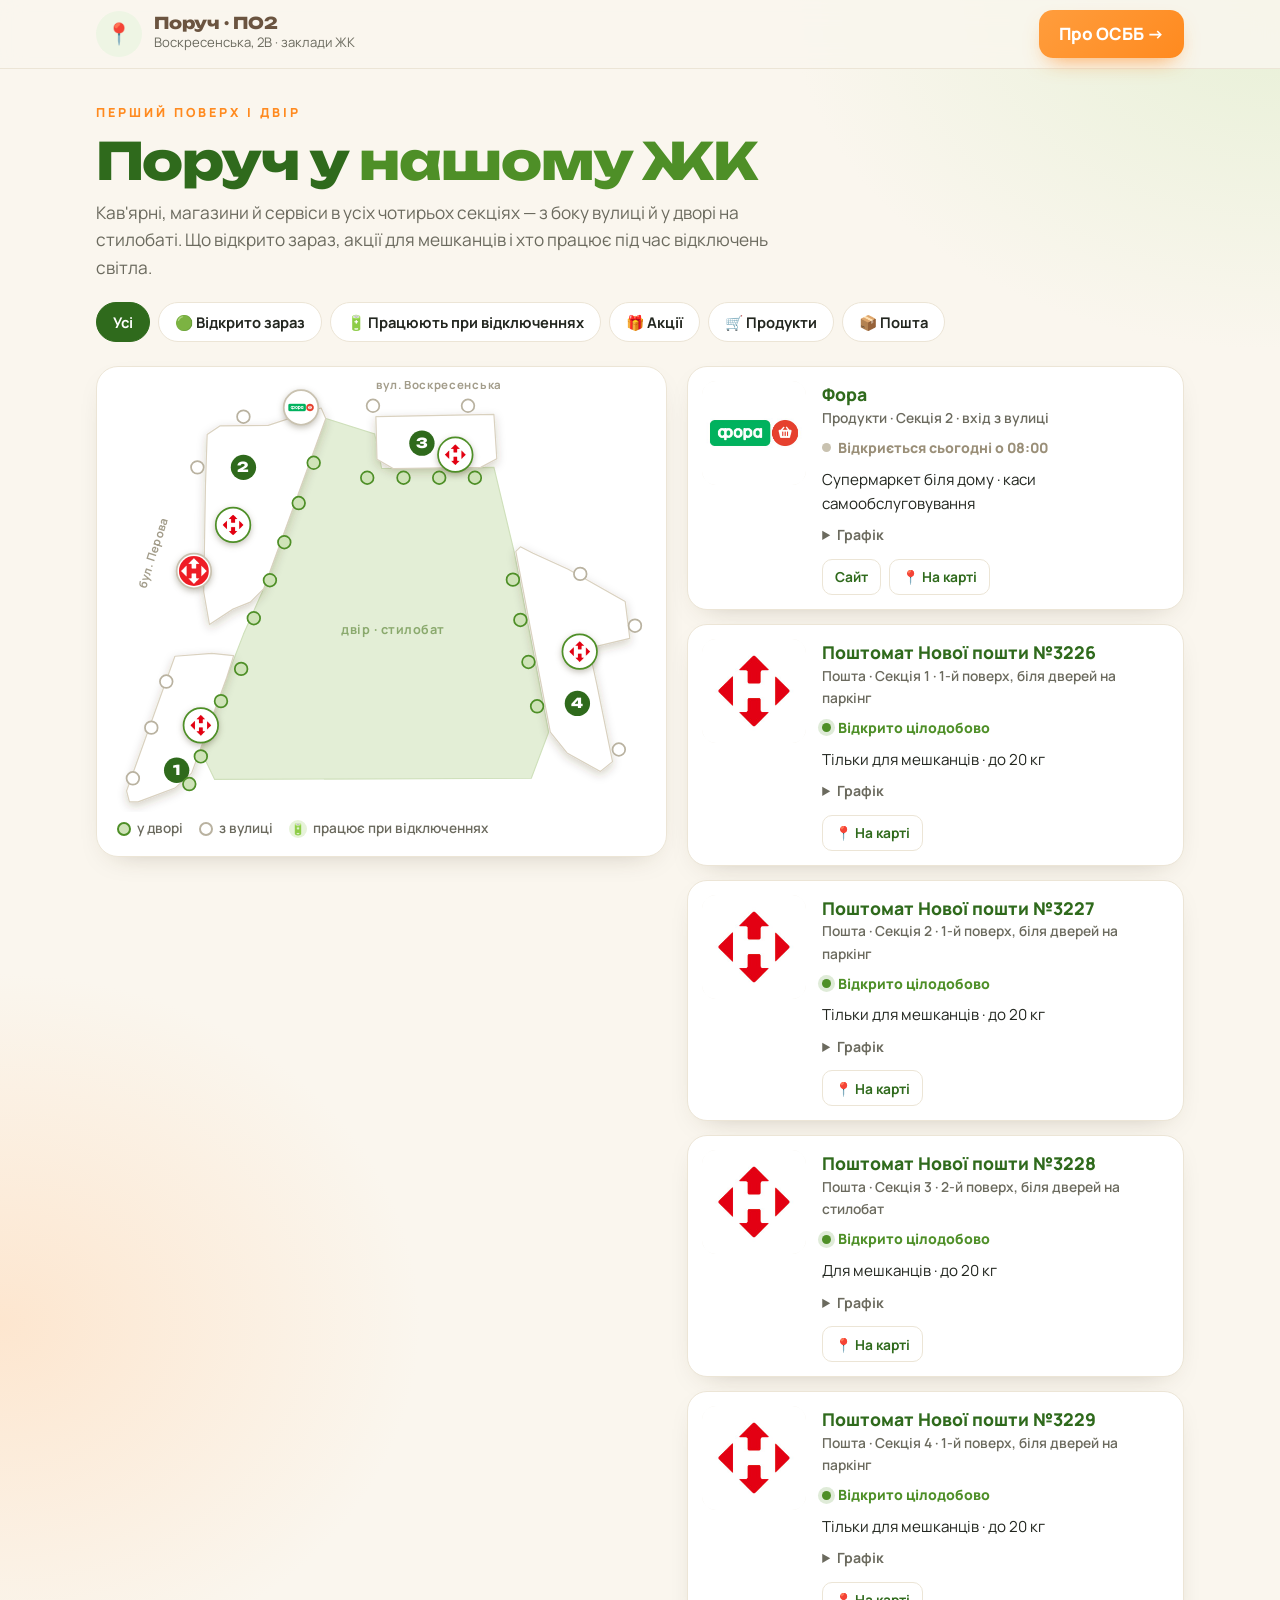
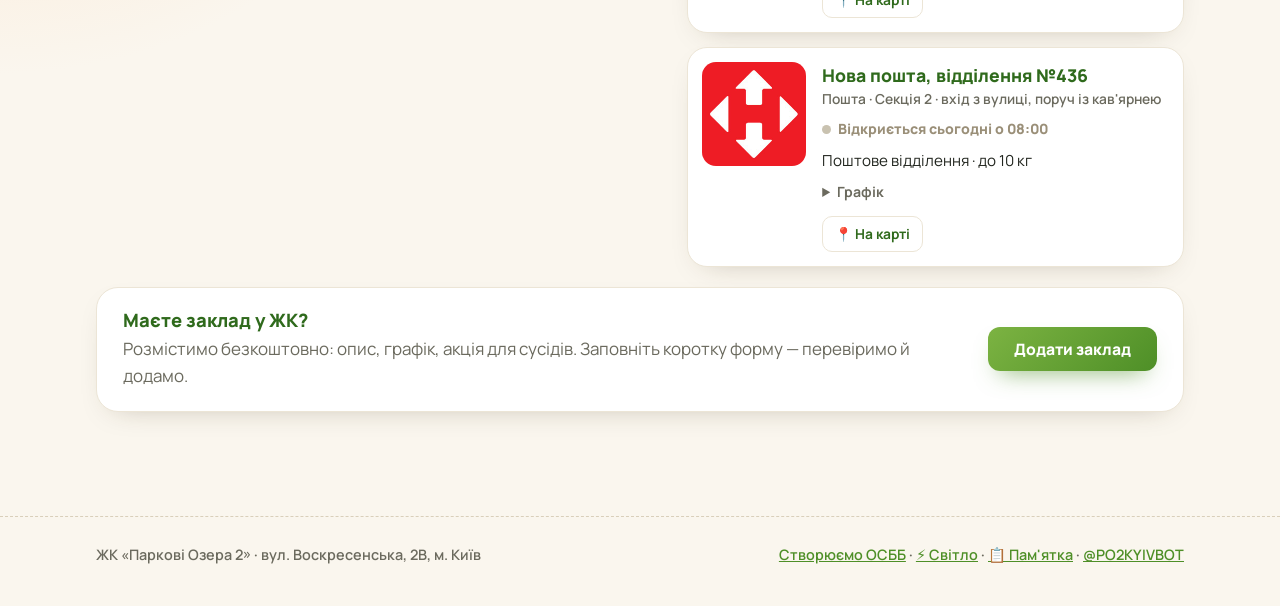
==== commit f5534563: "Сторінка «Пам'ятка мешканця»: шумні роботи, охорона, УК і заявки, майстри, картки на вхід, провайдер" ====
--- a/poruch/index.html
+++ b/poruch/index.html
@@ -134,7 +134,7 @@
   <footer class="footer">
     <div class="wrap footer__in">
       <span>ЖК «<span data-bind="complex"></span>» · <span data-bind="address"></span></span>
-      <span><a href="../">Створюємо ОСББ</a> · <a href="../svitlo/">⚡ Світло</a> · <a data-href="botUrl" target="_blank" rel="noopener" data-bind="botName"></a></span>
+      <span><a href="../">Створюємо ОСББ</a> · <a href="../svitlo/">⚡ Світло</a> · <a href="../pamyatka/">📋 Пам'ятка</a> · <a data-href="botUrl" target="_blank" rel="noopener" data-bind="botName"></a></span>
     </div>
   </footer>
 
